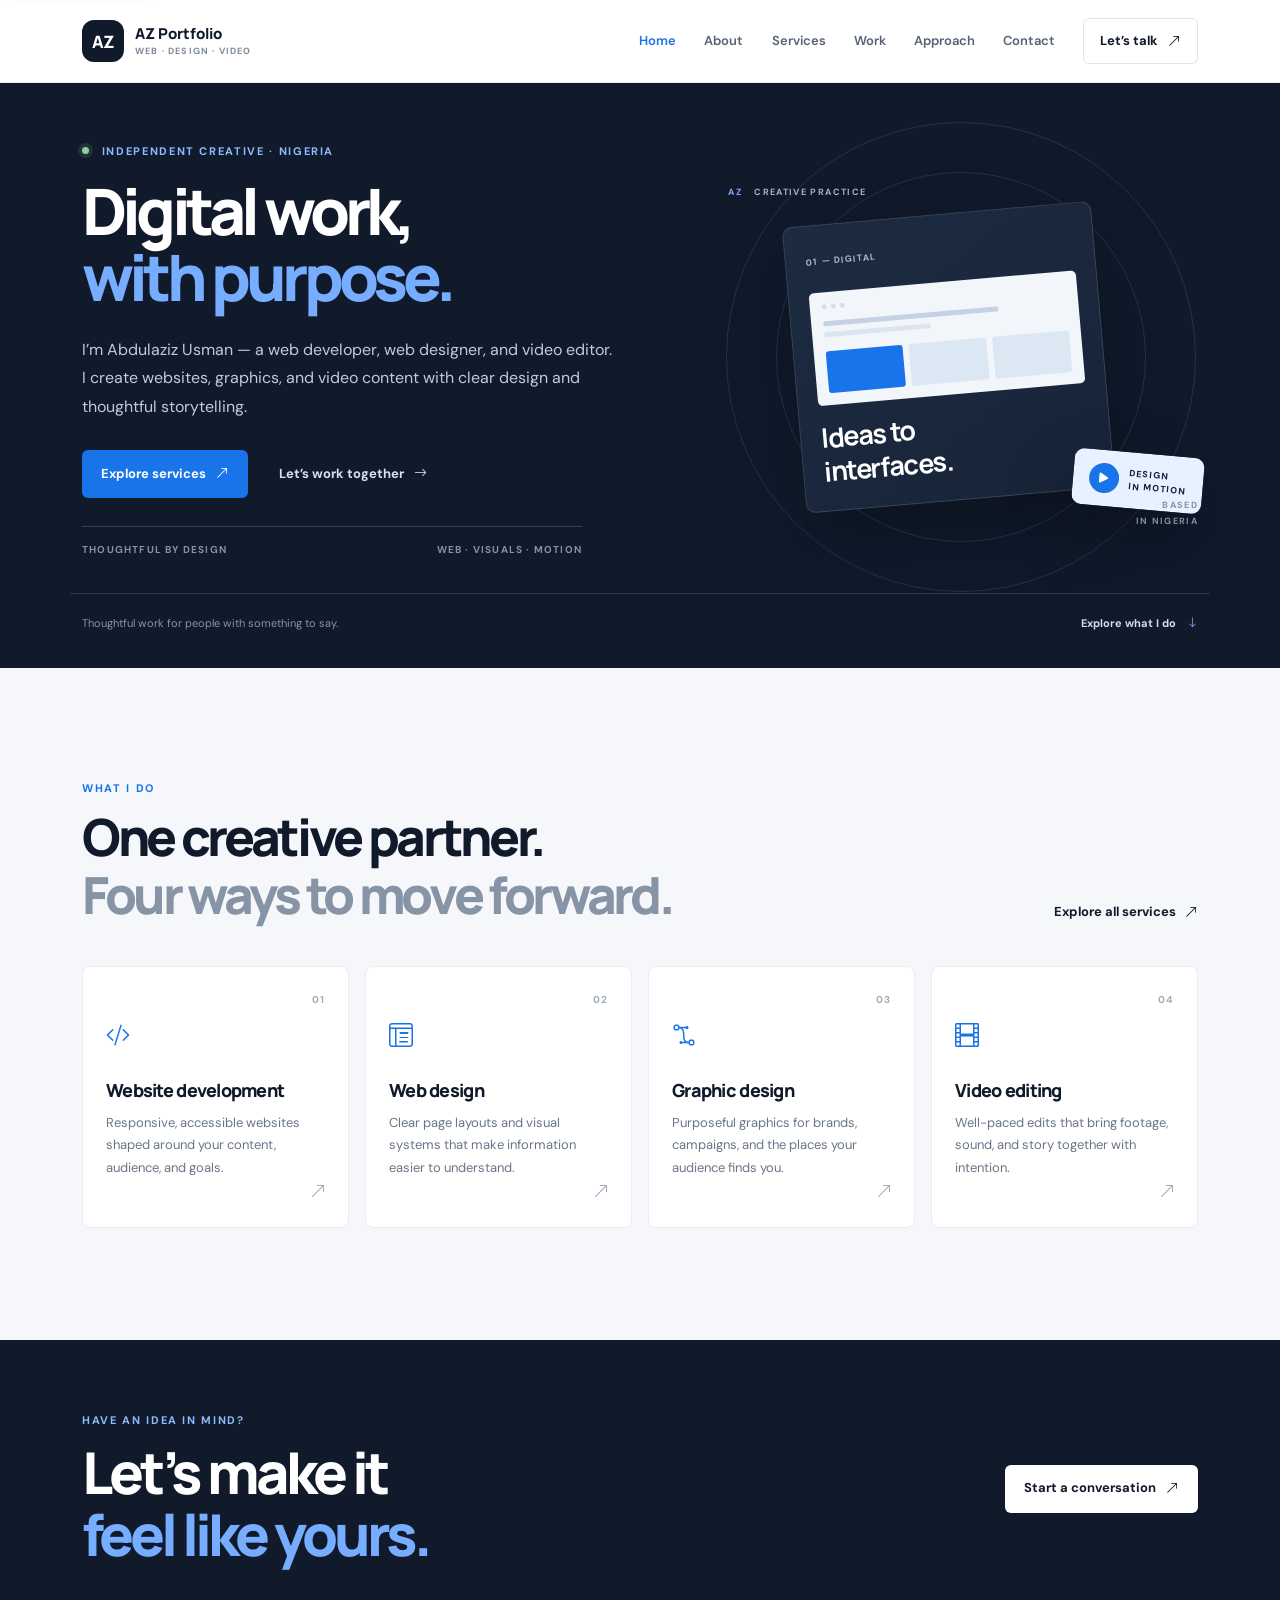
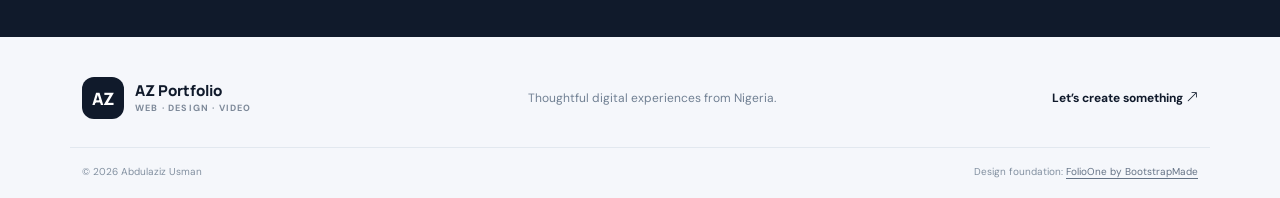
==== index.html @ 6d67b8bb "edit" ====
<!DOCTYPE html>
<html lang="en">
<head>
  <meta charset="utf-8">
  <meta name="viewport" content="width=device-width, initial-scale=1">
  <meta name="description" content="Abdulaziz Usman is a web developer, web designer, and video editor in Nigeria. Explore AZ Portfolio services and get in touch about your next project.">
  <meta name="theme-color" content="#101a2b">
  <meta property="og:type" content="website">
  <meta property="og:locale" content="en_NG">
  <meta property="og:site_name" content="AZ Portfolio">
  <meta property="og:title" content="AZ Portfolio | Abdulaziz Usman">
  <meta property="og:description" content="Thoughtful websites, visual design, and video editing by Abdulaziz Usman in Nigeria.">
  <title>AZ Portfolio | Abdulaziz Usman</title>
  <link rel="icon" href="assets/img/favicon.svg" type="image/svg+xml">
  <link rel="preconnect" href="https://fonts.googleapis.com">
  <link rel="preconnect" href="https://fonts.gstatic.com" crossorigin>
  <link href="https://fonts.googleapis.com/css2?family=DM+Sans:wght@400;500;600;700&family=Manrope:wght@400;500;600;700;800&display=swap" rel="stylesheet">
  <link href="assets/vendor/bootstrap/css/bootstrap.min.css" rel="stylesheet">
  <link href="assets/vendor/bootstrap-icons/bootstrap-icons.css" rel="stylesheet">
  <link href="assets/vendor/aos/aos.css" rel="stylesheet">
  <link href="assets/css/main.css" rel="stylesheet">
</head>
<body class="az-site">
  <a class="skip-link" href="#main">Skip to content</a>
  <header id="header" class="header az-header sticky-top">
    <div class="container az-header-inner">
      <a class="brand-link" href="index.html" aria-label="AZ Portfolio home">
        <span class="brand-mark" aria-hidden="true">AZ</span>
        <span class="brand-copy"><strong>AZ Portfolio</strong><small>WEB · DESIGN · VIDEO</small></span>
      </a>
      <nav id="navmenu" class="navmenu" aria-label="Main navigation">
        <ul id="primary-navigation">
          <li><a class="active" href="index.html" aria-current="page">Home</a></li>
          <li><a href="about.html">About</a></li>
          <li><a href="services.html">Services</a></li>
          <li><a href="portfolio.html">Work</a></li>
          <li><a href="resume.html">Approach</a></li>
          <li><a href="contact.html">Contact</a></li>
        </ul>
        <button class="mobile-nav-toggle d-xl-none" type="button" aria-label="Open navigation" aria-controls="primary-navigation" aria-expanded="false"><i class="bi bi-list" aria-hidden="true"></i></button>
      </nav>
      <a class="header-cta" href="contact.html">Let’s talk <i class="bi bi-arrow-up-right" aria-hidden="true"></i></a>
    </div>
  </header>

  <main id="main">
    <section id="hero" class="az-hero">
      <div class="container hero-grid">
        <div class="hero-copy" data-aos="fade-up">
          <p class="eyebrow"><span class="status-dot"></span> Independent creative · Nigeria</p>
          <h1>Digital work,<br><span>with purpose.</span></h1>
          <p class="hero-intro">I’m Abdulaziz Usman — a web developer, web designer, and video editor. I create websites, graphics, and video content with clear design and thoughtful storytelling.</p>
          <div class="hero-actions">
            <a class="btn-az btn-az-primary" href="services.html">Explore services <i class="bi bi-arrow-up-right" aria-hidden="true"></i></a>
            <a class="btn-az btn-az-quiet" href="contact.html">Let’s work together <i class="bi bi-arrow-right" aria-hidden="true"></i></a>
          </div>
          <div class="hero-caption"><span>Thoughtful by design</span><span>Web · Visuals · Motion</span></div>
        </div>
        <div class="hero-art" aria-hidden="true" data-aos="fade-left" data-aos-delay="150">
          <div class="art-orbit orbit-one"></div>
          <div class="art-orbit orbit-two"></div>
          <div class="art-label"><span>AZ</span> CREATIVE PRACTICE</div>
          <div class="art-card art-card-main">
            <span class="art-index">01 — DIGITAL</span>
            <div class="art-window">
              <span class="window-dots"><i></i><i></i><i></i></span>
              <div class="window-line line-long"></div>
              <div class="window-line line-short"></div>
              <div class="window-blocks"><span></span><span></span><span></span></div>
            </div>
            <strong>Ideas to<br>interfaces.</strong>
          </div>
          <div class="art-card art-card-small">
            <i class="bi bi-play-fill" aria-hidden="true"></i>
            <span>DESIGN<br>IN MOTION</span>
          </div>
          <span class="art-coordinate">BASED<br>IN NIGERIA</span>
        </div>
      </div>
      <div class="hero-bottom container">
        <span>Thoughtful work for people with something to say.</span>
        <a href="#services">Explore what I do <i class="bi bi-arrow-down" aria-hidden="true"></i></a>
      </div>
    </section>

    <section id="services" class="az-section services-preview">
      <div class="container">
        <div class="section-heading" data-aos="fade-up">
          <div><p class="eyebrow">What I do</p><h2>One creative partner.<br><span>Four ways to move forward.</span></h2></div>
          <a class="text-link" href="services.html">Explore all services <i class="bi bi-arrow-up-right" aria-hidden="true"></i></a>
        </div>
        <div class="service-grid">
          <a class="service-card" href="service-details.html#website-development" data-aos="fade-up">
            <span class="service-number">01</span><i class="bi bi-code-slash" aria-hidden="true"></i>
            <h3>Website development</h3><p>Responsive, accessible websites shaped around your content, audience, and goals.</p>
            <span class="card-arrow"><i class="bi bi-arrow-up-right" aria-hidden="true"></i></span>
          </a>
          <a class="service-card" href="service-details.html#web-design" data-aos="fade-up" data-aos-delay="80">
            <span class="service-number">02</span><i class="bi bi-layout-text-window-reverse" aria-hidden="true"></i>
            <h3>Web design</h3><p>Clear page layouts and visual systems that make information easier to understand.</p>
            <span class="card-arrow"><i class="bi bi-arrow-up-right" aria-hidden="true"></i></span>
          </a>
          <a class="service-card" href="service-details.html#graphic-design" data-aos="fade-up" data-aos-delay="160">
            <span class="service-number">03</span><i class="bi bi-bezier2" aria-hidden="true"></i>
            <h3>Graphic design</h3><p>Purposeful graphics for brands, campaigns, and the places your audience finds you.</p>
            <span class="card-arrow"><i class="bi bi-arrow-up-right" aria-hidden="true"></i></span>
          </a>
          <a class="service-card" href="service-details.html#video-editing" data-aos="fade-up" data-aos-delay="240">
            <span class="service-number">04</span><i class="bi bi-film" aria-hidden="true"></i>
            <h3>Video editing</h3><p>Well-paced edits that bring footage, sound, and story together with intention.</p>
            <span class="card-arrow"><i class="bi bi-arrow-up-right" aria-hidden="true"></i></span>
          </a>
        </div>
      </div>
    </section>

    <section class="az-cta-band">
      <div class="container cta-band-inner" data-aos="fade-up">
        <div><p class="eyebrow">Have an idea in mind?</p><h2>Let’s make it<br><span>feel like yours.</span></h2></div>
        <a class="btn-az btn-az-light" href="contact.html">Start a conversation <i class="bi bi-arrow-up-right" aria-hidden="true"></i></a>
      </div>
    </section>
  </main>

  <footer class="az-footer">
    <div class="container footer-main">
      <a class="brand-link" href="index.html" aria-label="AZ Portfolio home"><span class="brand-mark" aria-hidden="true">AZ</span><span class="brand-copy"><strong>AZ Portfolio</strong><small>WEB · DESIGN · VIDEO</small></span></a>
      <p>Thoughtful digital experiences from Nigeria.</p>
      <a class="footer-contact" href="contact.html">Let’s create something <i class="bi bi-arrow-up-right" aria-hidden="true"></i></a>
    </div>
    <div class="container footer-bottom"><span>© <span class="current-year">2026</span> Abdulaziz Usman</span><span>Design foundation: <a href="https://bootstrapmade.com/" target="_blank" rel="noopener noreferrer">FolioOne by BootstrapMade</a></span></div>
  </footer>
  <a href="#" id="scroll-top" class="scroll-top d-flex align-items-center justify-content-center" aria-label="Back to top"><i class="bi bi-arrow-up-short" aria-hidden="true"></i></a>
  <script src="assets/vendor/bootstrap/js/bootstrap.bundle.min.js"></script>
  <script src="assets/vendor/aos/aos.js"></script>
  <script src="assets/js/main.js"></script>
</body>
</html>
---- assets/css/main.css ----
/**
* Template Name: FolioOne
* Template URL: https://bootstrapmade.com/folioone-bootstrap-portfolio-website-template/
* Updated: Aug 23 2025 with Bootstrap v5.3.7
* Author: BootstrapMade.com
* License: https://bootstrapmade.com/license/
*/

/*--------------------------------------------------------------
# Font & Color Variables
# Help: https://bootstrapmade.com/color-system/
--------------------------------------------------------------*/
/* Fonts */
:root {
  --default-font: "Roboto",  system-ui, -apple-system, "Segoe UI", Roboto, "Helvetica Neue", Arial, "Noto Sans", "Liberation Sans", sans-serif, "Apple Color Emoji", "Segoe UI Emoji", "Segoe UI Symbol", "Noto Color Emoji";
  --heading-font: "Raleway",  sans-serif;
  --nav-font: "Poppins",  sans-serif;
}

/* Global Colors - The following color variables are used throughout the website. Updating them here will change the color scheme of the entire website */
:root { 
  --background-color: #101a20; /* Background color for the entire website, including individual sections */
  --default-color: #e7f2f7; /* Default color used for the majority of the text content across the entire website */
  --heading-color: #ffffff; /* Color for headings, subheadings and title throughout the website */
  --accent-color: #1387c1; /* Accent color that represents your brand on the website. It's used for buttons, links, and other elements that need to stand out */
  --surface-color: #141f26; /* The surface color is used as a background of boxed elements within sections, such as cards, icon boxes, or other elements that require a visual separation from the global background. */
  --contrast-color: #ffffff; /* Contrast color for text, ensuring readability against backgrounds of accent, heading, or default colors. */
}

/* Nav Menu Colors - The following color variables are used specifically for the navigation menu. They are separate from the global colors to allow for more customization options */
:root {
  --nav-color: #ffffff;  /* The default color of the main navmenu links */
  --nav-hover-color: #1387c1; /* Applied to main navmenu links when they are hovered over or active */
  --nav-mobile-background-color: #213642; /* Used as the background color for mobile navigation menu */
  --nav-dropdown-background-color: #051117; /* Used as the background color for dropdown items that appear when hovering over primary navigation items */
  --nav-dropdown-color: #e7f2f7; /* Used for navigation links of the dropdown items in the navigation menu. */
  --nav-dropdown-hover-color: #1387c1; /* Similar to --nav-hover-color, this color is applied to dropdown navigation links when they are hovered over. */
}

/* Color Presets - These classes override global colors when applied to any section or element, providing reuse of the sam color scheme. */

.light-background {
  --background-color: #142027;
  --surface-color: #325264;
}

.dark-background {
  --background-color: #0b1419;
  --default-color: #ffffff;
  --heading-color: #ffffff;
  --surface-color: #252525;
  --contrast-color: #ffffff;
}

/* Smooth scroll */
:root {
  scroll-behavior: smooth;
}

/*--------------------------------------------------------------
# General Styling & Shared Classes
--------------------------------------------------------------*/
body {
  color: var(--default-color);
  background-color: var(--background-color);
  font-family: var(--default-font);
}

a {
  color: var(--accent-color);
  text-decoration: none;
  transition: 0.3s;
}

a:hover {
  color: color-mix(in srgb, var(--accent-color), transparent 25%);
  text-decoration: none;
}

h1,
h2,
h3,
h4,
h5,
h6 {
  color: var(--heading-color);
  font-family: var(--heading-font);
}

/* PHP Email Form Messages
------------------------------*/
.php-email-form .error-message {
  display: none;
  background: #df1529;
  color: #ffffff;
  text-align: left;
  padding: 15px;
  margin-bottom: 24px;
  font-weight: 600;
}

.php-email-form .sent-message {
  display: none;
  color: #ffffff;
  background: #059652;
  text-align: center;
  padding: 15px;
  margin-bottom: 24px;
  font-weight: 600;
}

.php-email-form .loading {
  display: none;
  background: var(--surface-color);
  text-align: center;
  padding: 15px;
  margin-bottom: 24px;
}

.php-email-form .loading:before {
  content: "";
  display: inline-block;
  border-radius: 50%;
  width: 24px;
  height: 24px;
  margin: 0 10px -6px 0;
  border: 3px solid var(--accent-color);
  border-top-color: var(--surface-color);
  animation: php-email-form-loading 1s linear infinite;
}

@keyframes php-email-form-loading {
  0% {
    transform: rotate(0deg);
  }

  100% {
    transform: rotate(360deg);
  }
}

/*--------------------------------------------------------------
# Global Header
--------------------------------------------------------------*/
.header {
  --background-color: rgba(255, 255, 255, 0);
  color: var(--default-color);
  background-color: var(--background-color);
  padding: 15px 0;
  transition: all 0.5s;
  z-index: 997;
  border-bottom: 1px solid color-mix(in srgb, var(--default-color), transparent 92%);
}

.header .logo {
  line-height: 1;
}

.header .logo img {
  max-height: 36px;
  margin-right: 8px;
}

.header .logo h1 {
  font-size: 32px;
  margin: 0;
  font-weight: 400;
  color: var(--heading-color);
}

.header .header-social-links {
  padding-right: 15px;
}

.header .header-social-links a {
  color: color-mix(in srgb, var(--default-color), transparent 40%);
  padding-left: 6px;
  display: inline-block;
  transition: 0.3s;
  font-size: 16px;
}

.header .header-social-links a:hover {
  color: var(--default-color);
}

.header .header-social-links a i {
  line-height: 0px;
}

@media (max-width: 1200px) {
  .header .logo {
    order: 1;
  }

  .header .header-social-links {
    order: 2;
  }

  .header .navmenu {
    order: 3;
  }
}

/* Global Header on Scroll
------------------------------*/
.scrolled .header {
  --background-color: rgb(0, 0, 0);
}

/*--------------------------------------------------------------
# Navigation Menu
--------------------------------------------------------------*/
/* Desktop Navigation */
@media (min-width: 1200px) {
  .navmenu {
    padding: 0;
  }

  .navmenu ul {
    margin: 0;
    padding: 0;
    display: flex;
    list-style: none;
    align-items: center;
  }

  .navmenu li {
    position: relative;
  }

  .navmenu>ul>li {
    white-space: nowrap;
    padding: 15px 28px 15px 0;
  }

  .navmenu>ul>li:last-child {
    padding-right: 0;
  }

  .navmenu a,
  .navmenu a:focus {
    color: var(--nav-color);
    font-size: 15px;
    padding: 0 2px;
    font-family: var(--nav-font);
    font-weight: 400;
    display: flex;
    align-items: center;
    justify-content: space-between;
    white-space: nowrap;
    transition: 0.3s;
    position: relative;
  }

  .navmenu a i,
  .navmenu a:focus i {
    font-size: 12px;
    line-height: 0;
    margin-left: 5px;
    transition: 0.3s;
  }

  .navmenu>ul>li>a:before {
    content: "";
    position: absolute;
    height: 2px;
    bottom: -6px;
    left: 0;
    background-color: var(--nav-hover-color);
    visibility: hidden;
    width: 0px;
    transition: all 0.3s ease-in-out 0s;
  }

  .navmenu a:hover:before,
  .navmenu li:hover>a:before,
  .navmenu .active:before {
    visibility: visible;
    width: 25px;
  }

  .navmenu li:hover>a,
  .navmenu .active,
  .navmenu .active:focus {
    color: var(--nav-hover-color);
  }

  .navmenu .dropdown ul {
    margin: 0;
    padding: 10px 0;
    background: var(--nav-dropdown-background-color);
    display: block;
    position: absolute;
    visibility: hidden;
    left: -5px;
    top: 130%;
    opacity: 0;
    transition: 0.3s;
    border-radius: 4px;
    z-index: 99;
    box-shadow: 0px 0px 30px rgba(0, 0, 0, 0.1);
  }

  .navmenu .dropdown ul li {
    min-width: 200px;
  }

  .navmenu .dropdown ul a {
    padding: 10px 20px;
    font-size: 15px;
    text-transform: none;
    color: var(--nav-dropdown-color);
  }

  .navmenu .dropdown ul a i {
    font-size: 12px;
  }

  .navmenu .dropdown ul a:hover,
  .navmenu .dropdown ul .active:hover,
  .navmenu .dropdown ul li:hover>a {
    color: var(--nav-dropdown-hover-color);
  }

  .navmenu .dropdown:hover>ul {
    opacity: 1;
    top: 100%;
    visibility: visible;
  }

  .navmenu .dropdown .dropdown ul {
    top: 0;
    left: -90%;
    visibility: hidden;
  }

  .navmenu .dropdown .dropdown:hover>ul {
    opacity: 1;
    top: 0;
    left: -100%;
    visibility: visible;
  }
}

/* Mobile Navigation */
@media (max-width: 1199px) {
  .mobile-nav-toggle {
    color: var(--nav-color);
    font-size: 28px;
    line-height: 0;
    margin-right: 10px;
    cursor: pointer;
    transition: color 0.3s;
  }

  .navmenu {
    padding: 0;
    z-index: 9997;
  }

  .navmenu ul {
    display: none;
    list-style: none;
    position: absolute;
    inset: 60px 20px 20px 20px;
    padding: 10px 0;
    margin: 0;
    border-radius: 6px;
    background-color: var(--nav-mobile-background-color);
    border: 1px solid color-mix(in srgb, var(--default-color), transparent 90%);
    box-shadow: none;
    overflow-y: auto;
    transition: 0.3s;
    z-index: 9998;
  }

  .navmenu a,
  .navmenu a:focus {
    color: var(--nav-dropdown-color);
    padding: 10px 20px;
    font-family: var(--nav-font);
    font-size: 17px;
    font-weight: 500;
    display: flex;
    align-items: center;
    justify-content: space-between;
    white-space: nowrap;
    transition: 0.3s;
  }

  .navmenu a i,
  .navmenu a:focus i {
    font-size: 12px;
    line-height: 0;
    margin-left: 5px;
    width: 30px;
    height: 30px;
    display: flex;
    align-items: center;
    justify-content: center;
    border-radius: 50%;
    transition: 0.3s;
    background-color: color-mix(in srgb, var(--accent-color), transparent 90%);
  }

  .navmenu a i:hover,
  .navmenu a:focus i:hover {
    background-color: var(--accent-color);
    color: var(--contrast-color);
  }

  .navmenu a:hover,
  .navmenu .active,
  .navmenu .active:focus {
    color: var(--nav-dropdown-hover-color);
  }

  .navmenu .active i,
  .navmenu .active:focus i {
    background-color: var(--accent-color);
    color: var(--contrast-color);
    transform: rotate(180deg);
  }

  .navmenu .dropdown ul {
    position: static;
    display: none;
    z-index: 99;
    padding: 10px 0;
    margin: 10px 20px;
    background-color: var(--nav-dropdown-background-color);
    transition: all 0.5s ease-in-out;
  }

  .navmenu .dropdown ul ul {
    background-color: rgba(33, 37, 41, 0.1);
  }

  .navmenu .dropdown>.dropdown-active {
    display: block;
    background-color: rgba(33, 37, 41, 0.03);
  }

  .mobile-nav-active {
    overflow: hidden;
  }

  .mobile-nav-active .mobile-nav-toggle {
    color: #fff;
    position: absolute;
    font-size: 32px;
    top: 15px;
    right: 15px;
    margin-right: 0;
    z-index: 9999;
  }

  .mobile-nav-active .navmenu {
    position: fixed;
    overflow: hidden;
    inset: 0;
    background: rgba(33, 37, 41, 0.8);
    transition: 0.3s;
  }

  .mobile-nav-active .navmenu>ul {
    display: block;
  }
}

/*--------------------------------------------------------------
# Global Footer
--------------------------------------------------------------*/
.footer {
  color: var(--default-color);
  background-color: var(--background-color);
  font-size: 14px;
  padding: 40px 0;
  position: relative;
  border-top: 1px solid color-mix(in srgb, var(--default-color), transparent 92%);
}

.footer .copyright p {
  margin-bottom: 0;
}

.footer .social-links {
  margin-top: 20px;
}

.footer .social-links a {
  display: flex;
  align-items: center;
  justify-content: center;
  width: 40px;
  height: 40px;
  border-radius: 50%;
  border: 1px solid color-mix(in srgb, var(--default-color), transparent 50%);
  font-size: 16px;
  color: color-mix(in srgb, var(--default-color), transparent 50%);
  margin: 0 5px;
  transition: 0.3s;
}

.footer .social-links a:hover {
  color: var(--accent-color);
  border-color: var(--accent-color);
}

.footer .credits {
  margin-top: 10px;
  font-size: 13px;
  text-align: center;
}

/*--------------------------------------------------------------
# Preloader
--------------------------------------------------------------*/
#preloader {
  position: fixed;
  inset: 0;
  z-index: 9999;
  overflow: hidden;
  background-color: var(--background-color);
  transition: all 0.6s ease-out;
  width: 100%;
  height: 100vh;
}

#preloader:before,
#preloader:after {
  content: "";
  position: absolute;
  border: 4px solid var(--accent-color);
  border-radius: 50%;
  animation: animate-preloader 2s cubic-bezier(0, 0.2, 0.8, 1) infinite;
}

#preloader:after {
  animation-delay: -0.5s;
}

@keyframes animate-preloader {
  0% {
    width: 10px;
    height: 10px;
    top: calc(50% - 5px);
    left: calc(50% - 5px);
    opacity: 1;
  }

  100% {
    width: 72px;
    height: 72px;
    top: calc(50% - 36px);
    left: calc(50% - 36px);
    opacity: 0;
  }
}

/*--------------------------------------------------------------
# Scroll Top Button
--------------------------------------------------------------*/
.scroll-top {
  position: fixed;
  visibility: hidden;
  opacity: 0;
  right: 15px;
  bottom: -15px;
  z-index: 99999;
  background-color: var(--accent-color);
  width: 44px;
  height: 44px;
  border-radius: 50px;
  transition: all 0.4s;
}

.scroll-top i {
  font-size: 24px;
  color: var(--contrast-color);
  line-height: 0;
}

.scroll-top:hover {
  background-color: color-mix(in srgb, var(--accent-color), transparent 20%);
  color: var(--contrast-color);
}

.scroll-top.active {
  visibility: visible;
  opacity: 1;
  bottom: 15px;
}

/*--------------------------------------------------------------
# Disable aos animation delay on mobile devices
--------------------------------------------------------------*/
@media screen and (max-width: 768px) {
  [data-aos-delay] {
    transition-delay: 0 !important;
  }
}

/*--------------------------------------------------------------
# Global Page Titles & Breadcrumbs
--------------------------------------------------------------*/
.page-title {
  color: var(--default-color);
  background-color: var(--background-color);
  position: relative;
}

.page-title .heading {
  padding: 80px 0;
  border-top: 1px solid color-mix(in srgb, var(--default-color), transparent 90%);
}

.page-title .heading h1 {
  font-size: 38px;
  font-weight: 700;
}

.page-title nav {
  background-color: color-mix(in srgb, var(--default-color), transparent 96%);
  padding: 20px 0;
}

.page-title nav ol {
  display: flex;
  flex-wrap: wrap;
  list-style: none;
  padding: 0;
  margin: 0;
  font-size: 16px;
  font-weight: 400;
}

.page-title nav ol li+li {
  padding-left: 10px;
}

.page-title nav ol li+li::before {
  content: "/";
  display: inline-block;
  padding-right: 10px;
  color: color-mix(in srgb, var(--default-color), transparent 70%);
}

/*--------------------------------------------------------------
# Global Sections
--------------------------------------------------------------*/
section,
.section {
  color: var(--default-color);
  background-color: var(--background-color);
  padding: 60px 0;
  scroll-margin-top: 100px;
  overflow: clip;
}

@media (max-width: 1199px) {

  section,
  .section {
    scroll-margin-top: 66px;
  }
}

/*--------------------------------------------------------------
# Global Section Titles
--------------------------------------------------------------*/
.section-title {
  text-align: center;
  padding-bottom: 60px;
  position: relative;
}

.section-title h2 {
  font-size: 3.5rem;
  font-weight: 400;
  line-height: 1.2;
  color: var(--heading-color);
  margin-bottom: 1.5rem;
  letter-spacing: -1px;
}

@media (max-width: 768px) {
  .section-title h2 {
    font-size: 2.5rem;
  }
}

.section-title p {
  font-size: 1.125rem;
  line-height: 1.8;
  color: color-mix(in srgb, var(--default-color), transparent 25%);
  max-width: 900px;
  margin: 0 auto;
  text-wrap: balance;
}

/*--------------------------------------------------------------
# Hero Section
--------------------------------------------------------------*/
.hero {
  padding: 80px 0;
  min-height: 100vh;
  display: flex;
  align-items: center;
}

.hero .hero-content h1 {
  font-size: 3.5rem;
  font-weight: 700;
  margin-bottom: 1rem;
  line-height: 1.2;
}

.hero .hero-content h1 .highlight {
  color: var(--accent-color);
  position: relative;
}

.hero .hero-content h1 .highlight::after {
  content: "";
  position: absolute;
  bottom: 0;
  left: 0;
  width: 100%;
  height: 3px;
  background: linear-gradient(90deg, var(--accent-color), color-mix(in srgb, var(--accent-color), transparent 50%));
  border-radius: 2px;
}

@media (max-width: 768px) {
  .hero .hero-content h1 {
    font-size: 2.5rem;
  }
}

.hero .hero-content h2 {
  font-size: 1.5rem;
  font-weight: 400;
  margin-bottom: 2rem;
  color: color-mix(in srgb, var(--default-color), transparent 20%);
}

.hero .hero-content h2 .typed {
  color: var(--accent-color);
  font-weight: 600;
}

@media (max-width: 768px) {
  .hero .hero-content h2 {
    font-size: 1.25rem;
  }
}

.hero .hero-content p {
  font-size: 1.1rem;
  line-height: 1.6;
  margin-bottom: 2.5rem;
  color: color-mix(in srgb, var(--default-color), transparent 30%);
}

.hero .hero-actions {
  display: flex;
  gap: 1rem;
  margin-bottom: 3rem;
}

.hero .hero-actions .btn {
  padding: 12px 30px;
  border-radius: 50px;
  font-weight: 600;
  text-decoration: none;
  transition: all 0.3s ease;
  border: 2px solid;
}

.hero .hero-actions .btn.btn-primary {
  background: var(--accent-color);
  color: var(--contrast-color);
  border-color: var(--accent-color);
}

.hero .hero-actions .btn.btn-primary:hover {
  background: color-mix(in srgb, var(--accent-color), black 15%);
  border-color: color-mix(in srgb, var(--accent-color), black 15%);
  transform: translateY(-2px);
}

.hero .hero-actions .btn.btn-outline {
  background: transparent;
  color: var(--accent-color);
  border-color: var(--accent-color);
}

.hero .hero-actions .btn.btn-outline:hover {
  transform: translateY(-2px);
}

@media (max-width: 576px) {
  .hero .hero-actions {
    flex-direction: column;
  }

  .hero .hero-actions .btn {
    text-align: center;
  }
}

.hero .social-links {
  display: flex;
  gap: 1rem;
}

.hero .social-links a {
  width: 45px;
  height: 45px;
  background: var(--surface-color);
  border-radius: 50%;
  display: flex;
  align-items: center;
  justify-content: center;
  color: var(--default-color);
  font-size: 1.2rem;
  transition: all 0.3s ease;
}

.hero .social-links a:hover {
  background: var(--accent-color);
  color: var(--contrast-color);
  transform: translateY(-3px);
  box-shadow: 0 8px 25px color-mix(in srgb, var(--accent-color), transparent 70%);
}

.hero .hero-image {
  position: relative;
}

.hero .hero-image .image-wrapper {
  position: relative;
  max-width: 450px;
  margin: 0 auto;
}

.hero .hero-image .image-wrapper img {
  border-radius: 20px;
  box-shadow: 0 5px 15px color-mix(in srgb, var(--default-color), transparent 95%);
  transition: transform 0.3s ease;
}

.hero .hero-image .image-wrapper img:hover {
  transform: scale(1.02);
}

.hero .hero-image .floating-elements {
  position: absolute;
  top: 0;
  left: 0;
  right: 0;
  bottom: 0;
  pointer-events: none;
}

.hero .hero-image .floating-elements .floating-card {
  position: absolute;
  background: var(--surface-color);
  padding: 15px 20px;
  border-radius: 15px;
  box-shadow: 0 10px 30px color-mix(in srgb, var(--default-color), transparent 90%);
  display: flex;
  align-items: center;
  gap: 10px;
  font-weight: 600;
  animation: float 3s ease-in-out infinite;
}

.hero .hero-image .floating-elements .floating-card i {
  font-size: 1.5rem;
  color: var(--accent-color);
}

.hero .hero-image .floating-elements .floating-card.design {
  top: 10%;
  right: -10%;
  animation-delay: 0s;
}

.hero .hero-image .floating-elements .floating-card.code {
  bottom: 30%;
  left: -15%;
  animation-delay: 1s;
}

.hero .hero-image .floating-elements .floating-card.creativity {
  top: 60%;
  right: -5%;
  animation-delay: 2s;
}

@media (max-width: 992px) {
  .hero .hero-image .floating-elements .floating-card {
    display: none;
  }
}

@keyframes float {

  0%,
  100% {
    transform: translateY(0px);
  }

  50% {
    transform: translateY(-10px);
  }
}

@media (max-width: 992px) {
  .hero .hero-content {
    text-align: center;
    margin-bottom: 3rem;
  }
}

/*--------------------------------------------------------------
# About Section
--------------------------------------------------------------*/
.about .intro-content .eyebrow {
  display: inline-block;
  letter-spacing: 0.12em;
  text-transform: uppercase;
  font-size: 12px;
  color: color-mix(in srgb, var(--default-color), transparent 40%);
  margin-bottom: 16px;
}

.about .intro-content .headline {
  font-family: var(--heading-font);
  font-weight: 300;
  line-height: 1.2;
  font-size: clamp(28px, 4vw, 44px);
  margin: 0 0 24px 0;
}

.about .intro-content .lead {
  font-size: 18px;
  line-height: 1.8;
  color: color-mix(in srgb, var(--default-color), transparent 10%);
  margin-bottom: 24px;
}

.about .intro-content p {
  line-height: 1.8;
  margin-bottom: 24px;
  color: color-mix(in srgb, var(--default-color), transparent 5%);
}

.about .intro-content .cta-group {
  display: flex;
  gap: 24px;
  align-items: center;
  margin-top: 24px;
}

.about .intro-content .cta-group .btn-ghost {
  display: inline-flex;
  align-items: center;
  gap: 8px;
  padding: 12px 18px;
  border-radius: 6px;
  color: var(--accent-color);
  background: color-mix(in srgb, var(--accent-color), transparent 92%);
  border: 1px solid color-mix(in srgb, var(--accent-color), transparent 70%);
  transition: 0.3s ease-in-out;
}

.about .intro-content .cta-group .btn-ghost:hover,
.about .intro-content .cta-group .btn-ghost:focus {
  color: var(--contrast-color);
  background: var(--accent-color);
  border-color: var(--accent-color);
  outline: none;
  box-shadow: 0 0 0 3px color-mix(in srgb, var(--accent-color), transparent 70%);
}

.about .intro-content .cta-group .link-underline {
  display: inline-flex;
  align-items: center;
  gap: 8px;
  position: relative;
  color: var(--accent-color);
  padding-bottom: 4px;
  transition: 0.3s ease-in-out;
}

.about .intro-content .cta-group .link-underline::after {
  content: "";
  position: absolute;
  left: 0;
  right: 0;
  bottom: 0;
  height: 1px;
  background: color-mix(in srgb, var(--accent-color), transparent 40%);
  transform: scaleX(0.4);
  transform-origin: left;
  transition: 0.3s ease-in-out;
}

.about .intro-content .cta-group .link-underline:hover,
.about .intro-content .cta-group .link-underline:focus {
  color: color-mix(in srgb, var(--accent-color), transparent 10%);
  outline: none;
}

.about .intro-content .cta-group .link-underline:hover::after,
.about .intro-content .cta-group .link-underline:focus::after {
  transform: scaleX(1);
}

.about .profile-figure {
  margin: 0;
}

.about .profile-figure .profile-photo {
  width: 88%;
  max-width: 440px;
  border-radius: 18px;
  box-shadow: 0 10px 30px color-mix(in srgb, var(--default-color), transparent 92%);
  transform: translateY(0);
  transition: transform 0.3s ease-in-out;
}

.about .profile-figure .profile-caption {
  margin-top: 24px;
  display: flex;
  align-items: center;
  justify-content: center;
}

.about .profile-figure .profile-caption .meta {
  font-size: 14px;
  color: color-mix(in srgb, var(--default-color), transparent 20%);
}

.about .profile-figure .profile-caption .meta .funfact {
  font-size: 13px;
  margin-top: 4px;
  color: color-mix(in srgb, var(--default-color), transparent 35%);
}

.about .profile-figure:hover .profile-photo {
  transform: translateY(-4px);
}

.about .skill-item {
  padding: 24px;
  border-radius: 6px;
  transition: 0.3s ease-in-out;
  background: color-mix(in srgb, var(--surface-color), var(--accent-color) 2%);
  border: 1px solid color-mix(in srgb, var(--default-color), transparent 88%);
  height: 100%;
}

.about .skill-item i {
  font-size: 24px;
  color: var(--accent-color);
  margin-bottom: 16px;
  display: inline-block;
}

.about .skill-item h3 {
  font-size: 16px;
  margin-bottom: 6px;
  font-weight: 500;
}

.about .skill-item p {
  margin: 0;
  font-size: 14px;
  color: color-mix(in srgb, var(--default-color), transparent 25%);
}

.about .skill-item:hover {
  transform: translateY(-3px);
  border-color: color-mix(in srgb, var(--accent-color), transparent 60%);
  box-shadow: 0 10px 30px color-mix(in srgb, var(--default-color), transparent 92%);
}

.about .timeline-item {
  position: relative;
  padding-left: 26px;
}

.about .timeline-item time {
  display: inline-block;
  font-size: 12px;
  letter-spacing: 0.08em;
  text-transform: uppercase;
  color: color-mix(in srgb, var(--default-color), transparent 45%);
  margin-bottom: 6px;
}

.about .timeline-item h4 {
  font-size: 18px;
  font-weight: 400;
  margin: 0 0 6px;
}

.about .timeline-item p {
  font-size: 14px;
  color: color-mix(in srgb, var(--default-color), transparent 25%);
  margin: 0;
}

.about .timeline-item .dot {
  position: absolute;
  left: 0;
  top: 4px;
  width: 10px;
  height: 10px;
  border-radius: 50%;
  background: var(--accent-color);
  box-shadow: 0 0 0 6px color-mix(in srgb, var(--accent-color), transparent 80%);
}

.about .personal-quote {
  padding: 24px 0;
}

.about .personal-quote p {
  font-family: var(--heading-font);
  font-weight: 300;
  font-size: clamp(20px, 3vw, 28px);
  line-height: 1.5;
  color: color-mix(in srgb, var(--default-color), transparent 5%);
  margin: 0 auto;
  max-width: 800px;
}

.about .fact-pill {
  display: flex;
  align-items: center;
  justify-content: center;
  gap: 10px;
  padding: 10px 14px;
  border-radius: 999px;
  border: 1px solid color-mix(in srgb, var(--default-color), transparent 85%);
  background: var(--surface-color);
  color: color-mix(in srgb, var(--default-color), transparent 10%);
  transition: 0.3s ease-in-out;
}

.about .fact-pill i {
  color: var(--accent-color);
}

.about .fact-pill span {
  font-size: 14px;
}

.about .fact-pill:hover {
  transform: translateY(-2px);
  border-color: color-mix(in srgb, var(--accent-color), transparent 60%);
  box-shadow: 0 10px 30px color-mix(in srgb, var(--default-color), transparent 92%);
}

.about .fact-pill:focus-within {
  box-shadow: 0 0 0 3px color-mix(in srgb, var(--accent-color), transparent 70%);
}

@media (max-width: 992px) {
  .about .profile-figure {
    text-align: center !important;
  }

  .about .profile-figure .profile-photo {
    width: 72%;
  }

  .about .intro-content .cta-group {
    flex-wrap: wrap;
  }
}

@media (max-width: 576px) {
  .about .profile-figure .profile-photo {
    width: 100%;
  }
}

/*--------------------------------------------------------------
# Skills Section
--------------------------------------------------------------*/
.skills .skill-box {
  background-color: var(--surface-color);
  padding: 2rem;
  border-radius: 8px;
  box-shadow: 0 0 20px rgba(0, 0, 0, 0.05);
}

.skills .skill-box h3 {
  font-size: 1.2rem;
  margin-bottom: 1rem;
  font-weight: 600;
}

.skills .skill-box p {
  font-size: 0.9rem;
  margin-bottom: 0.8rem;
  opacity: 0.6;
}

.skills .skill-box .progress {
  background-color: color-mix(in srgb, var(--accent-color), transparent 85%);
  border-radius: 50px;
  height: 8px;
  margin-top: 5px;
  overflow: hidden;
}

.skills .skill-box .progress .progress-bar {
  background-color: var(--accent-color);
  height: 100%;
  position: relative;
  border-radius: 50px;
  transition: 0.9s;
  width: 1px;
}

/*--------------------------------------------------------------
# Stats Section
--------------------------------------------------------------*/
.stats .avatars {
  position: relative;
}

.stats .avatars img {
  width: 60px;
  height: 60px;
  border: 3px solid var(--accent-color);
  margin-right: -15px;
  transition: transform 0.3s ease;
}

.stats .avatars img:hover {
  transform: translateY(-5px);
  z-index: 2;
}

.stats .counters h2 {
  color: var(--heading-color);
  font-size: 48px;
  font-weight: 700;
  margin-bottom: 10px;
}

.stats .counters h2 span {
  display: inline-block;
}

.stats .counters p {
  color: var(--default-color);
  font-size: 18px;
  margin: 0;
  opacity: 0.9;
}

@media (max-width: 991px) {
  .stats .row {
    text-align: center;
  }

  .stats .avatars {
    justify-content: center;
    margin-bottom: 40px;
  }

  .stats .counters h2 {
    font-size: 36px;
  }

  .stats .counters p {
    font-size: 16px;
  }

  .stats .counters .col-md-4 {
    margin-bottom: 30px;
  }

  .stats .counters .col-md-4:last-child {
    margin-bottom: 0;
  }
}

@media (max-width: 576px) {
  .stats {
    padding: 60px 0;
  }

  .stats .avatars {
    flex-wrap: wrap;
    justify-content: center;
  }

  .stats .avatars img {
    margin: 0 -8px;
  }
}

/*--------------------------------------------------------------
# Testimonials Section
--------------------------------------------------------------*/
.testimonials .testimonials-carousel,
.testimonials .testimonials-slider {
  overflow: hidden;
}

.testimonials .testimonial-item .testimonial-content {
  border-left: 3px solid var(--accent-color);
  padding-left: 30px;
}

.testimonials .testimonial-item .testimonial-img {
  border-radius: 50%;
  border: 4px solid var(--background-color);
  margin: 0 auto;
}

.testimonials .testimonial-item h3 {
  font-size: 20px;
  font-weight: bold;
  margin: 10px 0 5px 0;
}

.testimonials .testimonial-item h4 {
  font-size: 14px;
  color: color-mix(in srgb, var(--default-color), transparent 40%);
  margin: 0 0 10px 0;
}

.testimonials .testimonial-item .stars i {
  color: #ffc107;
  margin: 0 1px;
}

.testimonials .testimonial-item .quote-icon-left,
.testimonials .testimonial-item .quote-icon-right {
  color: color-mix(in srgb, var(--accent-color), transparent 50%);
  font-size: 26px;
  line-height: 0;
}

.testimonials .testimonial-item .quote-icon-left {
  display: inline-block;
  left: -5px;
  position: relative;
}

.testimonials .testimonial-item .quote-icon-right {
  display: inline-block;
  right: -5px;
  position: relative;
  top: 10px;
  transform: scale(-1, -1);
}

.testimonials .testimonial-item p {
  font-style: italic;
}

.testimonials .swiper-wrapper {
  height: auto;
}

.testimonials .swiper-pagination {
  margin-top: 30px;
  position: relative;
}

.testimonials .swiper-pagination .swiper-pagination-bullet {
  width: 12px;
  height: 12px;
  background-color: color-mix(in srgb, var(--default-color), transparent 85%);
  opacity: 1;
}

.testimonials .swiper-pagination .swiper-pagination-bullet-active {
  background-color: var(--accent-color);
}

/*--------------------------------------------------------------
# Resume Section
--------------------------------------------------------------*/
.resume .resume-item {
  margin-bottom: 3rem;
}

.resume .resume-item .resume-title {
  font-size: 1.75rem;
  font-weight: 700;
  margin-bottom: 1.5rem;
  padding-bottom: 1.5rem;
  position: relative;
  color: var(--heading-color);
}

.resume .resume-item .resume-title::after {
  content: "";
  position: absolute;
  display: block;
  width: 50px;
  height: 3px;
  background: var(--accent-color);
  bottom: 0;
  left: 0;
}

.resume .resume-item .resume-content {
  padding-left: 1.25rem;
  border-left: 2px solid color-mix(in srgb, var(--accent-color), transparent 85%);
}

.resume .resume-item article {
  position: relative;
  margin-bottom: 2.5rem;
}

.resume .resume-item article::before {
  content: "";
  position: absolute;
  width: 16px;
  height: 16px;
  border-radius: 50%;
  left: -1.8rem;
  top: 0.25rem;
  background: var(--background-color);
  border: 2px solid var(--accent-color);
}

.resume .resume-item article h4 {
  font-size: 1.25rem;
  font-weight: 600;
  margin-bottom: 0.5rem;
  color: var(--heading-color);
}

.resume .resume-item article h5 {
  font-size: 1rem;
  background: color-mix(in srgb, var(--accent-color), transparent 92%);
  padding: 0.375rem 0.75rem;
  display: inline-block;
  font-weight: 600;
  margin: 0.5rem 0;
  color: var(--accent-color);
  border-radius: 4px;
}

.resume .resume-item article .institution,
.resume .resume-item article .company {
  font-size: 1rem;
  margin-bottom: 1rem;
  color: color-mix(in srgb, var(--default-color), transparent 25%);
}

.resume .resume-item article p {
  margin-bottom: 1rem;
}

.resume .resume-item article ul {
  padding-left: 1.25rem;
  margin-bottom: 0;
}

.resume .resume-item article ul li {
  padding-bottom: 0.75rem;
  position: relative;
}

.resume .resume-item article ul li:last-child {
  padding-bottom: 0;
}

.resume .skill-item {
  margin-bottom: 2rem;
}

.resume .skill-item h4 {
  font-size: 1rem;
  font-weight: 600;
  margin-bottom: 0.75rem;
  color: var(--heading-color);
}

.resume .skill-item .progress {
  height: 0.75rem;
  background-color: color-mix(in srgb, var(--accent-color), transparent 92%);
  border-radius: 1rem;
  overflow: visible;
}

.resume .skill-item .progress .progress-bar {
  background-color: var(--accent-color);
  position: relative;
  border-radius: 1rem;
  width: 0;
  transition: width 1s ease;
}

.resume .skill-item .progress .progress-bar::after {
  content: attr(aria-valuenow) "%";
  position: absolute;
  right: 0;
  top: -1.75rem;
  font-size: 0.875rem;
  font-weight: 600;
  color: var(--accent-color);
}

@media (max-width: 991.98px) {
  .resume .resume-item {
    margin-bottom: 2rem;
  }
}

@media (max-width: 767.98px) {
  .resume .resume-content {
    padding-left: 1rem !important;
  }

  .resume article::before {
    left: -2rem !important;
  }
}

/*--------------------------------------------------------------
# Services Section
--------------------------------------------------------------*/
.services .service-item {
  display: flex;
  background-color: var(--surface-color);
  border-radius: 12px;
  padding: 2rem;
  height: 100%;
  position: relative;
  overflow: hidden;
  box-shadow: 0 5px 20px rgba(0, 0, 0, 0.03);
  transition: all 0.4s ease;
}

.services .service-item::before {
  content: "";
  position: absolute;
  left: 0;
  top: 0;
  height: 100%;
  width: 4px;
  background-color: var(--accent-color);
  transform: scaleY(0);
  transform-origin: bottom;
  transition: transform 0.4s cubic-bezier(0.65, 0, 0.35, 1);
}

.services .service-item:hover {
  box-shadow: 0 10px 30px rgba(0, 0, 0, 0.08);
  transform: translateY(-5px);
}

.services .service-item:hover::before {
  transform: scaleY(1);
}

.services .service-item:hover .service-icon {
  background-color: var(--accent-color);
  color: var(--contrast-color);
  transform: rotateY(180deg);
}

.services .service-item:hover .service-icon i {
  transform: rotateY(180deg);
}

.services .service-item:hover .service-link i {
  transform: translateX(5px);
}

.services .service-icon {
  flex-shrink: 0;
  width: 70px;
  height: 70px;
  border-radius: 12px;
  background-color: color-mix(in srgb, var(--accent-color), transparent 90%);
  color: var(--accent-color);
  display: flex;
  align-items: center;
  justify-content: center;
  margin-right: 1.5rem;
  transition: all 0.5s ease;
}

.services .service-icon i {
  font-size: 2rem;
  transition: transform 0.5s ease;
}

.services .service-content {
  flex-grow: 1;
}

.services .service-content h3 {
  font-size: 1.4rem;
  margin-bottom: 1rem;
  font-weight: 700;
  color: var(--heading-color);
}

.services .service-content p {
  margin-bottom: 1.25rem;
  color: color-mix(in srgb, var(--default-color), transparent 20%);
}

.services .service-link {
  display: inline-flex;
  align-items: center;
  color: var(--accent-color);
  font-weight: 600;
  text-decoration: none;
  transition: color 0.3s ease;
}

.services .service-link span {
  margin-right: 0.5rem;
}

.services .service-link i {
  transition: transform 0.3s ease;
}

.services .service-link:hover {
  color: color-mix(in srgb, var(--accent-color), transparent 25%);
}

@media (max-width: 767.98px) {
  .services .service-item {
    padding: 1.5rem;
    margin-bottom: 1rem;
  }

  .services .service-icon {
    width: 60px;
    height: 60px;
    margin-right: 1rem;
  }

  .services .service-icon i {
    font-size: 1.5rem;
  }

  .services .service-content h3 {
    font-size: 1.2rem;
    margin-bottom: 0.75rem;
  }

  .services .service-content p {
    margin-bottom: 1rem;
    font-size: 0.95rem;
  }
}

@media (max-width: 575.98px) {
  .services .service-item {
    flex-direction: column;
    text-align: center;
  }

  .services .service-item::before {
    width: 100%;
    height: 4px;
    transform: scaleX(0);
    transform-origin: left;
  }

  .services .service-item:hover::before {
    transform: scaleX(1);
  }

  .services .service-icon {
    margin-right: 0;
    margin-bottom: 1.25rem;
  }

  .services .service-link {
    justify-content: center;
  }
}

/*--------------------------------------------------------------
# Service Details Section
--------------------------------------------------------------*/
.service-details .service-hero {
  margin-bottom: 4rem;
}

.service-details .service-hero .service-meta {
  display: flex;
  align-items: center;
  gap: 1rem;
  margin-bottom: 1.5rem;
}

.service-details .service-hero .service-meta .service-category {
  background: color-mix(in srgb, var(--accent-color), transparent 85%);
  color: var(--accent-color);
  padding: 0.5rem 1rem;
  border-radius: 20px;
  font-size: 0.85rem;
  font-weight: 500;
  letter-spacing: 0.5px;
}

.service-details .service-hero .service-meta .reading-time {
  color: color-mix(in srgb, var(--default-color), transparent 50%);
  font-size: 0.9rem;
  font-weight: 300;
}

.service-details .service-hero h1 {
  font-size: 3.5rem;
  font-weight: 300;
  line-height: 1.2;
  margin-bottom: 1.5rem;
  color: var(--heading-color);
  letter-spacing: -0.02em;
}

.service-details .service-hero .service-description {
  font-size: 1.25rem;
  line-height: 1.7;
  color: color-mix(in srgb, var(--default-color), transparent 25%);
  font-weight: 300;
  margin: 0;
}

.service-details .service-visual {
  margin-bottom: 4rem;
  overflow: hidden;
  border-radius: 4px;
}

.service-details .service-visual img {
  width: 100%;
  height: 400px;
  object-fit: cover;
  transition: transform 0.5s ease;
}

.service-details .service-visual img:hover {
  transform: scale(1.02);
}

.service-details .service-narrative {
  margin-bottom: 5rem;
}

.service-details .service-narrative h3 {
  font-size: 2rem;
  font-weight: 300;
  margin-bottom: 2rem;
  color: var(--heading-color);
  letter-spacing: -0.01em;
}

.service-details .service-narrative p {
  font-size: 1.1rem;
  line-height: 1.8;
  margin-bottom: 2rem;
  color: var(--default-color);
  font-weight: 300;
}

.service-details .benefits-grid {
  display: grid;
  grid-template-columns: repeat(auto-fit, minmax(280px, 1fr));
  gap: 2.5rem;
  margin-top: 3rem;
}

.service-details .benefits-grid .benefit-card {
  text-align: center;
  padding: 0;
}

.service-details .benefits-grid .benefit-card .benefit-icon {
  width: 60px;
  height: 60px;
  background: color-mix(in srgb, var(--accent-color), transparent 90%);
  border-radius: 50%;
  display: flex;
  align-items: center;
  justify-content: center;
  margin: 0 auto 1.5rem;
  transition: all 0.3s ease;
}

.service-details .benefits-grid .benefit-card .benefit-icon i {
  font-size: 1.5rem;
  color: var(--accent-color);
}

.service-details .benefits-grid .benefit-card:hover .benefit-icon {
  background: var(--accent-color);
  transform: translateY(-2px);
}

.service-details .benefits-grid .benefit-card:hover .benefit-icon i {
  color: var(--contrast-color);
}

.service-details .benefits-grid .benefit-card h4 {
  font-size: 1.2rem;
  font-weight: 400;
  margin-bottom: 1rem;
  color: var(--heading-color);
}

.service-details .benefits-grid .benefit-card p {
  font-size: 1rem;
  line-height: 1.6;
  color: color-mix(in srgb, var(--default-color), transparent 30%);
  margin: 0;
}

.service-details .timeline-section {
  margin-bottom: 4rem;
}

.service-details .timeline-section h3 {
  font-size: 2rem;
  font-weight: 300;
  margin-bottom: 3rem;
  color: var(--heading-color);
  letter-spacing: -0.01em;
}

.service-details .timeline-section .timeline {
  position: relative;
}

.service-details .timeline-section .timeline::before {
  content: "";
  position: absolute;
  left: 30px;
  top: 0;
  bottom: 0;
  width: 1px;
  background: color-mix(in srgb, var(--default-color), transparent 85%);
}

.service-details .timeline-section .timeline .timeline-item {
  position: relative;
  padding-left: 80px;
  margin-bottom: 3rem;
}

.service-details .timeline-section .timeline .timeline-item:last-child {
  margin-bottom: 0;
}

.service-details .timeline-section .timeline .timeline-item .timeline-marker {
  position: absolute;
  left: 0;
  top: 0;
  width: 60px;
  height: 60px;
  background: var(--surface-color);
  border: 2px solid color-mix(in srgb, var(--accent-color), transparent 70%);
  border-radius: 50%;
  display: flex;
  align-items: center;
  justify-content: center;
  z-index: 1;
}

.service-details .timeline-section .timeline .timeline-item .timeline-marker span {
  font-size: 1.2rem;
  font-weight: 500;
  color: var(--accent-color);
}

.service-details .timeline-section .timeline .timeline-item .timeline-content h4 {
  font-size: 1.3rem;
  font-weight: 400;
  margin-bottom: 0.75rem;
  color: var(--heading-color);
}

.service-details .timeline-section .timeline .timeline-item .timeline-content p {
  font-size: 1rem;
  line-height: 1.6;
  margin-bottom: 0.5rem;
  color: var(--default-color);
}

.service-details .timeline-section .timeline .timeline-item .timeline-content small {
  color: color-mix(in srgb, var(--default-color), transparent 40%);
  font-size: 0.9rem;
  font-weight: 500;
}

.service-details .service-sidebar {
  padding-left: 2rem;
}

@media (max-width: 992px) {
  .service-details .service-sidebar {
    padding-left: 0;
    margin-top: 4rem;
  }
}

.service-details .overview-card,
.service-details .success-story,
.service-details .consultation-form {
  background: var(--surface-color);
  border-radius: 8px;
  padding: 2.5rem;
  margin-bottom: 2.5rem;
  border: 1px solid color-mix(in srgb, var(--default-color), transparent 93%);
  transition: all 0.3s ease;
}

.service-details .overview-card:hover,
.service-details .success-story:hover,
.service-details .consultation-form:hover {
  border-color: color-mix(in srgb, var(--accent-color), transparent 80%);
}

.service-details .overview-card .overview-header h4 {
  font-size: 1.4rem;
  font-weight: 400;
  margin-bottom: 2rem;
  color: var(--heading-color);
}

.service-details .overview-card .overview-stats {
  display: grid;
  grid-template-columns: repeat(3, 1fr);
  gap: 1.5rem;
  margin-bottom: 2rem;
}

.service-details .overview-card .overview-stats .stat-item {
  text-align: center;
}

.service-details .overview-card .overview-stats .stat-item .stat-number {
  font-size: 2rem;
  font-weight: 300;
  color: var(--accent-color);
  line-height: 1;
  margin-bottom: 0.5rem;
}

.service-details .overview-card .overview-stats .stat-item .stat-label {
  font-size: 0.85rem;
  color: color-mix(in srgb, var(--default-color), transparent 40%);
  font-weight: 500;
  text-transform: uppercase;
  letter-spacing: 0.5px;
}

.service-details .overview-card .overview-details {
  border-top: 1px solid color-mix(in srgb, var(--default-color), transparent 90%);
  padding-top: 1.5rem;
}

.service-details .overview-card .overview-details .detail-row {
  display: flex;
  justify-content: space-between;
  align-items: center;
  margin-bottom: 1rem;
}

.service-details .overview-card .overview-details .detail-row:last-child {
  margin-bottom: 0;
}

.service-details .overview-card .overview-details .detail-row .detail-label {
  font-size: 0.95rem;
  color: color-mix(in srgb, var(--default-color), transparent 30%);
  font-weight: 400;
}

.service-details .overview-card .overview-details .detail-row .detail-value {
  font-size: 0.95rem;
  color: var(--heading-color);
  font-weight: 500;
}

.service-details .success-story .story-quote p {
  font-size: 1.1rem;
  line-height: 1.7;
  color: color-mix(in srgb, var(--default-color), transparent 20%);
  font-style: italic;
  margin-bottom: 2rem;
}

.service-details .success-story .story-author {
  display: flex;
  align-items: center;
  gap: 1rem;
  margin-bottom: 1.5rem;
}

.service-details .success-story .story-author .author-avatar {
  width: 50px;
  height: 50px;
  border-radius: 50%;
  object-fit: cover;
}

.service-details .success-story .story-author .author-details h5 {
  font-size: 1rem;
  font-weight: 500;
  margin-bottom: 0.25rem;
  color: var(--heading-color);
}

.service-details .success-story .story-author .author-details span {
  display: block;
  font-size: 0.9rem;
  color: color-mix(in srgb, var(--default-color), transparent 40%);
  margin-bottom: 0.25rem;
}

.service-details .success-story .story-author .author-details small {
  font-size: 0.8rem;
  color: color-mix(in srgb, var(--default-color), transparent 50%);
}

.service-details .success-story .story-metrics {
  display: grid;
  grid-template-columns: repeat(2, 1fr);
  gap: 1rem;
  padding-top: 1.5rem;
  border-top: 1px solid color-mix(in srgb, var(--default-color), transparent 90%);
}

.service-details .success-story .story-metrics .metric {
  text-align: center;
}

.service-details .success-story .story-metrics .metric .metric-value {
  font-size: 1.5rem;
  font-weight: 500;
  color: var(--accent-color);
  display: block;
  margin-bottom: 0.25rem;
}

.service-details .success-story .story-metrics .metric .metric-label {
  font-size: 0.8rem;
  color: color-mix(in srgb, var(--default-color), transparent 40%);
  text-transform: uppercase;
  letter-spacing: 0.5px;
}

.service-details .consultation-form .form-header {
  margin-bottom: 2rem;
}

.service-details .consultation-form .form-header h4 {
  font-size: 1.4rem;
  font-weight: 400;
  margin-bottom: 0.75rem;
  color: var(--heading-color);
}

.service-details .consultation-form .form-header p {
  font-size: 0.95rem;
  line-height: 1.6;
  color: color-mix(in srgb, var(--default-color), transparent 30%);
  margin: 0;
}

.service-details .consultation-form .form-group {
  margin-bottom: 1.5rem;
}

.service-details .consultation-form .form-input {
  width: 100%;
  padding: 1rem;
  border: 1px solid color-mix(in srgb, var(--default-color), transparent 85%);
  border-radius: 4px;
  font-size: 0.95rem;
  transition: all 0.3s ease;
  background: transparent;
}

.service-details .consultation-form .form-input:focus {
  outline: none;
  border-color: var(--accent-color);
  box-shadow: 0 0 0 3px color-mix(in srgb, var(--accent-color), transparent 90%);
}

.service-details .consultation-form input[type=text],
.service-details .consultation-form input[type=email],
.service-details .consultation-form input[type=tel],
.service-details .consultation-form select,
.service-details .consultation-form textarea {
  color: var(--default-color);
  background-color: var(--surface-color);
  font-size: 14px;
  border-color: color-mix(in srgb, var(--default-color), transparent 80%);
}

.service-details .consultation-form input[type=text]:focus,
.service-details .consultation-form input[type=email]:focus,
.service-details .consultation-form input[type=tel]:focus,
.service-details .consultation-form select:focus,
.service-details .consultation-form textarea:focus {
  border-color: var(--accent-color);
}

.service-details .consultation-form input[type=text]::placeholder,
.service-details .consultation-form input[type=email]::placeholder,
.service-details .consultation-form input[type=tel]::placeholder,
.service-details .consultation-form select::placeholder,
.service-details .consultation-form textarea::placeholder {
  color: color-mix(in srgb, var(--default-color), transparent 70%);
}

.service-details .consultation-form .btn-consultation {
  background: var(--accent-color);
  color: var(--contrast-color);
  border: none;
  padding: 1rem 2rem;
  border-radius: 4px;
  font-size: 0.95rem;
  font-weight: 500;
  width: 100%;
  display: flex;
  align-items: center;
  justify-content: center;
  gap: 0.5rem;
  transition: all 0.3s ease;
  text-transform: none;
}

.service-details .consultation-form .btn-consultation:hover {
  background: color-mix(in srgb, var(--accent-color), transparent 10%);
  transform: translateY(-1px);
}

.service-details .consultation-form .btn-consultation i {
  font-size: 0.9rem;
}

@media (max-width: 768px) {
  .service-details .service-hero h1 {
    font-size: 2.5rem;
  }

  .service-details .service-hero .service-description {
    font-size: 1.1rem;
  }

  .service-details .service-visual img {
    height: 250px;
  }

  .service-details .benefits-grid {
    grid-template-columns: 1fr;
    gap: 2rem;
  }

  .service-details .timeline-section .timeline::before {
    left: 20px;
  }

  .service-details .timeline-section .timeline .timeline-item {
    padding-left: 60px;
  }

  .service-details .timeline-section .timeline .timeline-item .timeline-marker {
    width: 40px;
    height: 40px;
  }

  .service-details .timeline-section .timeline .timeline-item .timeline-marker span {
    font-size: 1rem;
  }

  .service-details .overview-card .overview-stats {
    grid-template-columns: 1fr;
    gap: 1rem;
  }
}

/*--------------------------------------------------------------
# Portfolio Section
--------------------------------------------------------------*/
.portfolio .portfolio-filters {
  display: flex;
  justify-content: center;
  flex-wrap: wrap;
  gap: 10px;
  margin-bottom: 30px;
  padding: 0;
  list-style: none;
}

.portfolio .portfolio-filters li {
  padding: 8px 20px;
  font-size: 0.95rem;
  font-weight: 500;
  border-radius: 30px;
  cursor: pointer;
  transition: all 0.3s ease;
  background-color: color-mix(in srgb, var(--accent-color), transparent 90%);
  color: var(--accent-color);
}

.portfolio .portfolio-filters li:hover {
  background-color: color-mix(in srgb, var(--accent-color), transparent 80%);
}

.portfolio .portfolio-filters li.filter-active {
  background-color: var(--accent-color);
  color: var(--contrast-color);
}

.portfolio .portfolio-card {
  background-color: var(--surface-color);
  border-radius: 10px;
  overflow: hidden;
  box-shadow: 0 5px 15px rgba(0, 0, 0, 0.05);
  margin-bottom: 30px;
  transition: all 0.3s ease;
}

.portfolio .portfolio-card:hover {
  transform: translateY(-10px);
  box-shadow: 0 10px 30px rgba(0, 0, 0, 0.1);
}

.portfolio .portfolio-card:hover .portfolio-img .portfolio-overlay {
  opacity: 1;
}

.portfolio .portfolio-card:hover .portfolio-img img {
  transform: scale(1.1);
}

.portfolio .portfolio-card .portfolio-img {
  position: relative;
  overflow: hidden;
}

.portfolio .portfolio-card .portfolio-img img {
  width: 100%;
  height: auto;
  transition: transform 0.5s ease;
}

.portfolio .portfolio-card .portfolio-img .portfolio-overlay {
  position: absolute;
  top: 0;
  left: 0;
  width: 100%;
  height: 100%;
  background: rgba(0, 0, 0, 0.6);
  display: flex;
  align-items: center;
  justify-content: center;
  gap: 15px;
  opacity: 0;
  transition: all 0.3s ease;
}

.portfolio .portfolio-card .portfolio-img .portfolio-overlay a {
  width: 45px;
  height: 45px;
  background-color: var(--accent-color);
  color: var(--contrast-color);
  border-radius: 50%;
  display: flex;
  align-items: center;
  justify-content: center;
  font-size: 1.2rem;
  transition: all 0.3s ease;
}

.portfolio .portfolio-card .portfolio-img .portfolio-overlay a:hover {
  background-color: color-mix(in srgb, var(--accent-color), #fff 20%);
  transform: translateY(-5px);
}

.portfolio .portfolio-card .portfolio-info {
  padding: 20px;
}

.portfolio .portfolio-card .portfolio-info h4 {
  font-size: 1.2rem;
  font-weight: 700;
  margin-bottom: 5px;
  color: var(--heading-color);
}

.portfolio .portfolio-card .portfolio-info p {
  font-size: 0.9rem;
  color: var(--default-color);
  margin-bottom: 10px;
}

.portfolio .portfolio-card .portfolio-info .portfolio-tags {
  display: flex;
  flex-wrap: wrap;
  gap: 8px;
}

.portfolio .portfolio-card .portfolio-info .portfolio-tags span {
  font-size: 0.8rem;
  padding: 4px 12px;
  border-radius: 20px;
  background-color: color-mix(in srgb, var(--accent-color), transparent 90%);
  color: var(--accent-color);
}

.portfolio .btn-primary {
  background-color: var(--accent-color);
  border-color: var(--accent-color);
  color: var(--contrast-color);
  padding: 12px 30px;
  font-weight: 600;
  border-radius: 5px;
  transition: all 0.3s ease;
}

.portfolio .btn-primary:hover {
  background-color: color-mix(in srgb, var(--accent-color), #000 10%);
  border-color: color-mix(in srgb, var(--accent-color), #000 10%);
  transform: translateY(-3px);
  box-shadow: 0 5px 15px rgba(0, 0, 0, 0.1);
}

/*--------------------------------------------------------------
# Portfolio Details Section
--------------------------------------------------------------*/
.portfolio-details {
  --section-spacing: 2.5rem;
}

.portfolio-details .portfolio-details-media {
  position: relative;
}

.portfolio-details .portfolio-details-media .main-image {
  margin-bottom: 1rem;
  border-radius: 20px;
  overflow: hidden;
  box-shadow: 0 10px 30px rgba(0, 0, 0, 0.08);
}

.portfolio-details .portfolio-details-media .main-image .portfolio-details-slider {
  position: relative;
}

.portfolio-details .portfolio-details-media .main-image .portfolio-details-slider .swiper-wrapper {
  height: auto !important;
}

.portfolio-details .portfolio-details-media .main-image .portfolio-details-slider .swiper-slide img {
  aspect-ratio: 3/2;
  object-fit: cover;
  width: 100%;
}

.portfolio-details .portfolio-details-media .main-image .portfolio-details-slider .swiper-button-next,
.portfolio-details .portfolio-details-media .main-image .portfolio-details-slider .swiper-button-prev {
  background-color: var(--contrast-color);
  width: 40px;
  height: 40px;
  border-radius: 50%;
  transition: all 0.3s ease;
}

.portfolio-details .portfolio-details-media .main-image .portfolio-details-slider .swiper-button-next:after,
.portfolio-details .portfolio-details-media .main-image .portfolio-details-slider .swiper-button-prev:after {
  font-size: 16px;
  color: var(--accent-color);
  font-weight: bold;
}

.portfolio-details .portfolio-details-media .main-image .portfolio-details-slider .swiper-button-next:hover,
.portfolio-details .portfolio-details-media .main-image .portfolio-details-slider .swiper-button-prev:hover {
  background-color: var(--accent-color);
}

.portfolio-details .portfolio-details-media .main-image .portfolio-details-slider .swiper-button-next:hover:after,
.portfolio-details .portfolio-details-media .main-image .portfolio-details-slider .swiper-button-prev:hover:after {
  color: var(--contrast-color);
}

.portfolio-details .portfolio-details-media .thumbnail-grid img {
  height: 80px;
  object-fit: cover;
  border-radius: 8px;
  cursor: pointer;
  transition: all 0.3s ease;
  box-shadow: 0 4px 10px rgba(0, 0, 0, 0.05);
}

.portfolio-details .portfolio-details-media .thumbnail-grid img:hover {
  transform: translateY(-5px);
  box-shadow: 0 8px 15px rgba(0, 0, 0, 0.1);
}

.portfolio-details .portfolio-details-media .tech-stack-badges {
  display: flex;
  flex-wrap: wrap;
  gap: 10px;
  margin-top: 1.5rem;
}

.portfolio-details .portfolio-details-media .tech-stack-badges span {
  display: inline-block;
  padding: 6px 12px;
  font-size: 13px;
  font-weight: 500;
  border-radius: 20px;
  background-color: color-mix(in srgb, var(--heading-color), transparent 85%);
  color: var(--heading-color);
  transition: all 0.3s ease;
}

.portfolio-details .portfolio-details-media .tech-stack-badges span:hover {
  background-color: color-mix(in srgb, var(--heading-color), transparent 70%);
  transform: translateY(-2px);
}

.portfolio-details .portfolio-details-content {
  padding: 0 0 0 2rem;
  height: 100%;
  display: flex;
  flex-direction: column;
}

.portfolio-details .portfolio-details-content .project-meta {
  display: flex;
  flex-wrap: wrap;
  justify-content: space-between;
  margin-bottom: 1.5rem;
}

.portfolio-details .portfolio-details-content .project-meta .badge-wrapper .project-badge {
  display: inline-block;
  padding: 8px 16px;
  background-color: color-mix(in srgb, var(--accent-color), transparent 90%);
  color: var(--accent-color);
  border-radius: 30px;
  font-weight: 600;
  font-size: 14px;
}

.portfolio-details .portfolio-details-content .project-meta .date-client {
  display: flex;
  gap: 1.5rem;
}

.portfolio-details .portfolio-details-content .project-meta .date-client .meta-item {
  display: flex;
  align-items: center;
  font-size: 14px;
  color: color-mix(in srgb, var(--default-color), transparent 30%);
}

.portfolio-details .portfolio-details-content .project-meta .date-client .meta-item i {
  margin-right: 6px;
  color: var(--accent-color);
}

.portfolio-details .portfolio-details-content .project-title {
  font-size: 2.2rem;
  margin-bottom: 1rem;
  font-weight: 700;
  line-height: 1.2;
  color: var(--heading-color);
}

.portfolio-details .portfolio-details-content .project-website {
  display: flex;
  align-items: center;
  margin-bottom: 1.5rem;
}

.portfolio-details .portfolio-details-content .project-website i {
  font-size: 22px;
  color: var(--accent-color);
  margin-right: 8px;
}

.portfolio-details .portfolio-details-content .project-website a {
  font-weight: 500;
  transition: all 0.3s;
}

.portfolio-details .portfolio-details-content .project-website a:hover {
  letter-spacing: 0.5px;
}

.portfolio-details .portfolio-details-content .project-overview {
  margin-bottom: var(--section-spacing);
}

.portfolio-details .portfolio-details-content .project-overview .lead {
  font-size: 1.1rem;
  line-height: 1.7;
  color: color-mix(in srgb, var(--default-color), transparent 15%);
  margin-bottom: 1.5rem;
}

.portfolio-details .portfolio-details-content .project-overview .project-accordion .accordion-item {
  border: none;
  background: none;
  margin-bottom: 10px;
}

.portfolio-details .portfolio-details-content .project-overview .project-accordion .accordion-item .accordion-header .accordion-button {
  padding: 1rem;
  font-weight: 600;
  font-size: 1rem;
  color: var(--heading-color);
  background-color: color-mix(in srgb, var(--surface-color), transparent 70%);
  border-radius: 8px !important;
  box-shadow: none;
}

.portfolio-details .portfolio-details-content .project-overview .project-accordion .accordion-item .accordion-header .accordion-button:not(.collapsed) {
  background-color: var(--surface-color);
  color: var(--accent-color);
  border-bottom-left-radius: 0 !important;
  border-bottom-right-radius: 0 !important;
  box-shadow: 0 4px 10px rgba(0, 0, 0, 0.03);
}

.portfolio-details .portfolio-details-content .project-overview .project-accordion .accordion-item .accordion-header .accordion-button:not(.collapsed) i {
  color: var(--accent-color);
}

.portfolio-details .portfolio-details-content .project-overview .project-accordion .accordion-item .accordion-header .accordion-button::after {
  background-size: 14px;
  width: 14px;
  height: 14px;
}

.portfolio-details .portfolio-details-content .project-overview .project-accordion .accordion-item .accordion-header .accordion-button i {
  font-size: 1.1rem;
}

.portfolio-details .portfolio-details-content .project-overview .project-accordion .accordion-item .accordion-body {
  padding: 1rem;
  background-color: var(--surface-color);
  border-bottom-left-radius: 8px;
  border-bottom-right-radius: 8px;
}

.portfolio-details .portfolio-details-content .project-overview .project-accordion .accordion-item .accordion-body p {
  margin-bottom: 0;
  color: color-mix(in srgb, var(--default-color), transparent 25%);
  line-height: 1.6;
}

.portfolio-details .portfolio-details-content .project-features {
  margin-bottom: var(--section-spacing);
}

.portfolio-details .portfolio-details-content .project-features h3 {
  display: flex;
  align-items: center;
  font-size: 1.25rem;
  margin-bottom: 1.2rem;
}

.portfolio-details .portfolio-details-content .project-features h3 i {
  margin-right: 10px;
  color: var(--accent-color);
  font-size: 1.1em;
}

.portfolio-details .portfolio-details-content .project-features .feature-list {
  list-style: none;
  padding-left: 0;
}

.portfolio-details .portfolio-details-content .project-features .feature-list li {
  display: flex;
  align-items: center;
  padding: 8px 0;
  font-size: 15px;
  color: color-mix(in srgb, var(--default-color), transparent 15%);
}

.portfolio-details .portfolio-details-content .project-features .feature-list li i {
  color: var(--accent-color);
  margin-right: 10px;
  font-size: 1.1em;
}

.portfolio-details .portfolio-details-content .cta-buttons {
  display: flex;
  flex-wrap: wrap;
  gap: 1rem;
  margin-top: auto;
}

.portfolio-details .portfolio-details-content .cta-buttons .btn-view-project {
  padding: 12px 28px;
  background-color: var(--accent-color);
  color: var(--contrast-color);
  border-radius: 30px;
  font-weight: 500;
  transition: all 0.3s ease;
}

.portfolio-details .portfolio-details-content .cta-buttons .btn-view-project:hover {
  background-color: color-mix(in srgb, var(--accent-color), black 15%);
  transform: translateY(-3px);
  box-shadow: 0 8px 15px rgba(0, 0, 0, 0.1);
}

.portfolio-details .portfolio-details-content .cta-buttons .btn-next-project {
  padding: 12px 28px;
  background-color: color-mix(in srgb, var(--heading-color), transparent 90%);
  color: var(--heading-color);
  border-radius: 30px;
  font-weight: 500;
  transition: all 0.3s ease;
  display: flex;
  align-items: center;
  gap: 8px;
}

.portfolio-details .portfolio-details-content .cta-buttons .btn-next-project i {
  transition: transform 0.3s ease;
}

.portfolio-details .portfolio-details-content .cta-buttons .btn-next-project:hover {
  background-color: color-mix(in srgb, var(--heading-color), transparent 80%);
}

.portfolio-details .portfolio-details-content .cta-buttons .btn-next-project:hover i {
  transform: translateX(3px);
}

@media (max-width: 1199.98px) {
  .portfolio-details .portfolio-details-content {
    padding-left: 1rem;
  }
}

@media (max-width: 991.98px) {
  .portfolio-details .portfolio-details-content {
    padding: 2rem 0 0 0;
  }

  .portfolio-details .portfolio-details-content .cta-buttons {
    margin-top: 2rem;
  }
}

@media (max-width: 767.98px) {
  .portfolio-details .project-meta {
    flex-direction: column;
    gap: 1rem;
  }

  .portfolio-details .project-meta .date-client {
    flex-direction: column;
    gap: 0.5rem;
  }

  .portfolio-details .cta-buttons {
    flex-direction: column;
    width: 100%;
  }

  .portfolio-details .cta-buttons a {
    width: 100%;
    text-align: center;
  }
}

/*--------------------------------------------------------------
# Contact Section
--------------------------------------------------------------*/
.contact .info-box {
  background-color: var(--surface-color);
  padding: 3rem;
  border-radius: 1rem;
  height: 100%;
}

.contact .info-box h3 {
  color: var(--contrast-color);
  font-size: 2rem;
  margin-bottom: 1rem;
}

@media (max-width: 767.98px) {
  .contact .info-box h3 {
    font-size: 1.75rem;
  }
}

.contact .info-box p {
  opacity: 0.8;
  margin-bottom: 2rem;
}

.contact .info-box a {
  color: var(--contrast-color);
}

@media (max-width: 992px) {
  .contact .info-box {
    padding: 1.5rem;
  }
}

.contact .info-item {
  display: flex;
  gap: 1.5rem;
  margin-bottom: 2rem;
}

.contact .info-item:last-child {
  margin-bottom: 0;
}

.contact .info-item .icon-box {
  width: 3.5rem;
  height: 3.5rem;
  background-color: var(--surface-color);
  border-radius: 50%;
  display: flex;
  align-items: center;
  justify-content: center;
  flex-shrink: 0;
  transition: 0.3s;
}

.contact .info-item .icon-box i {
  font-size: 1.5rem;
  color: var(--contrast-color);
}

.contact .info-item:hover .icon-box {
  background-color: var(--accent-color);
}

.contact .info-item .content h4 {
  color: var(--contrast-color);
  font-size: 1.25rem;
  margin-bottom: 0.5rem;
  font-weight: 700;
}

.contact .info-item .content p {
  margin-bottom: 0.25rem;
  font-size: 0.95rem;
}

.contact .info-item .content p:last-child {
  margin-bottom: 0;
}

.contact .contact-form {
  background-color: var(--surface-color);
  padding: 3rem;
  border-radius: 1rem;
  height: 100%;
  box-shadow: 0 0 25px rgba(0, 0, 0, 0.05);
}

@media (max-width: 992px) {
  .contact .contact-form {
    padding: 1.5rem;
  }
}

.contact .contact-form h3 {
  font-size: 2rem;
  margin-bottom: 1rem;
}

@media (max-width: 768px) {
  .contact .contact-form h3 {
    font-size: 1.75rem;
  }
}

.contact .contact-form p {
  color: color-mix(in srgb, var(--default-color), transparent 25%);
  margin-bottom: 2rem;
}

.contact .contact-form .form-control,
.contact .contact-form .form-select {
  padding: 0.875rem 1.25rem;
  border-color: color-mix(in srgb, var(--default-color), transparent 90%);
  border-radius: 0.5rem;
  background-color: transparent;
  color: var(--default-color);
}

.contact .contact-form .form-control:focus,
.contact .contact-form .form-select:focus {
  box-shadow: none;
  border-color: var(--accent-color);
}

.contact .contact-form .form-control::placeholder,
.contact .contact-form .form-select::placeholder {
  color: color-mix(in srgb, var(--default-color), transparent 50%);
}

.contact .contact-form .btn {
  background-color: color-mix(in srgb, var(--surface-color), transparent 80%);
  color: var(--contrast-color);
  padding: 1rem 2rem;
  border-radius: 2rem;
  display: inline-flex;
  align-items: center;
  gap: 0.5rem;
  transition: 0.3s;
}

.contact .contact-form .btn i {
  font-size: 1.25rem;
}

.contact .contact-form .btn:hover {
  background-color: color-mix(in srgb, var(--surface-color), transparent 70%);
}

/* AZ Creation Hub brand layer */
:root {
  --background-color: #f5f7fb;
  --default-color: #526071;
  --heading-color: #101a2b;
  --accent-color: #1874e8;
  --surface-color: #ffffff;
  --contrast-color: #ffffff;
  --nav-color: #283548;
  --nav-hover-color: #1874e8;
  --nav-mobile-background-color: #ffffff;
  --nav-dropdown-background-color: #ffffff;
  --nav-dropdown-color: #283548;
  --nav-dropdown-hover-color: #1874e8;
  --default-font: "DM Sans", sans-serif;
  --heading-font: "Manrope", sans-serif;
  --nav-font: "DM Sans", sans-serif;
  scroll-behavior: smooth;
}

body.az-site {
  color: var(--default-color);
  background: #ffffff;
  font-family: var(--default-font);
  line-height: 1.7;
  overflow-x: hidden;
}

.skip-link {
  position: fixed;
  top: -60px;
  left: 12px;
  z-index: 10000;
  padding: 10px 14px;
  border-radius: 6px;
  background: #ffffff;
  color: #101a2b;
  font-size: 14px;
  font-weight: 700;
  box-shadow: 0 4px 20px rgba(0, 0, 0, 0.18);
  transition: top 150ms ease;
}

.skip-link:focus {
  top: 12px;
}

.az-site :focus-visible {
  outline: 3px solid #78adff;
  outline-offset: 4px;
}

.az-site :focus:not(:focus-visible) {
  outline: none;
}

.az-site h1,
.az-site h2,
.az-site h3,
.az-site h4 {
  color: var(--heading-color);
  font-family: var(--heading-font);
  letter-spacing: -0.035em;
}

.az-site a {
  text-decoration: none;
}

.az-header {
  --background-color: rgba(255, 255, 255, 0.94);
  position: sticky;
  top: 0;
  padding: 0;
  background: var(--background-color);
  border-bottom: 1px solid #e8edf3;
  backdrop-filter: blur(16px);
}

.az-site.scrolled .az-header {
  --background-color: rgba(255, 255, 255, 0.96);
}

.az-header .az-header-inner {
  min-height: 82px;
  display: flex;
  align-items: center;
  justify-content: space-between;
  gap: 28px;
}

.brand-link {
  display: inline-flex;
  align-items: center;
  gap: 11px;
  flex: 0 0 auto;
  color: var(--heading-color);
}

.brand-link:hover {
  color: var(--heading-color);
}

.brand-mark {
  width: 42px;
  height: 42px;
  display: inline-flex;
  align-items: center;
  justify-content: center;
  border-radius: 12px;
  background: #101a2b;
  color: #ffffff;
  font: 800 17px/1 var(--heading-font);
  letter-spacing: -0.08em;
}

.brand-copy {
  display: flex;
  flex-direction: column;
  line-height: 1.25;
}

.brand-copy strong {
  color: var(--heading-color);
  font: 800 15px/1.3 var(--heading-font);
}

.brand-copy small {
  margin-top: 3px;
  color: #7d8999;
  font: 700 9px/1.3 var(--default-font);
  letter-spacing: 0.13em;
}

.az-header .navmenu {
  margin-left: auto;
}

.az-header .navmenu > ul {
  display: flex;
  align-items: center;
  gap: clamp(16px, 2.2vw, 32px);
  margin: 0;
  padding: 0;
  list-style: none;
}

.az-header .navmenu > ul > li {
  padding: 0;
}

.az-header .navmenu > ul > li > a {
  position: relative;
  padding: 8px 0;
  color: #566274;
  font: 600 13px/1.4 var(--default-font);
  transition: color 180ms ease;
}

.az-header .navmenu > ul > li > a::before {
  display: none;
}

.az-header .navmenu > ul > li > a:hover,
.az-header .navmenu > ul > li > a.active {
  color: var(--accent-color);
}

.header-cta {
  display: inline-flex;
  align-items: center;
  justify-content: center;
  gap: 10px;
  padding: 11px 16px;
  border: 1px solid #dce5ef;
  border-radius: 6px;
  color: var(--heading-color);
  font-size: 13px;
  font-weight: 700;
  transition: background 180ms ease, border-color 180ms ease, color 180ms ease;
}

.header-cta:hover {
  border-color: var(--heading-color);
  background: var(--heading-color);
  color: #ffffff;
}

.az-header .mobile-nav-toggle {
  padding: 4px;
  border: 0;
  background: transparent;
  color: var(--heading-color);
  font-size: 25px;
  line-height: 1;
}

.az-hero {
  position: relative;
  overflow: hidden;
  padding: 38px 0 16px;
  background: #101a2b;
  color: #ffffff;
}

.hero-grid {
  display: grid;
  grid-template-columns: minmax(0, 1fr) minmax(340px, 0.88fr);
  align-items: center;
  gap: clamp(45px, 8vw, 120px);
  min-height: 440px;
}

.hero-copy {
  position: relative;
  z-index: 1;
  padding: 22px 0 35px;
}

.eyebrow {
  margin: 0 0 18px;
  color: #1874e8;
  font: 700 11px/1.5 var(--default-font);
  letter-spacing: 0.15em;
  text-transform: uppercase;
}

.az-hero .eyebrow,
.az-cta-band .eyebrow {
  color: #8dbbff;
}

.status-dot {
  width: 7px;
  height: 7px;
  display: inline-block;
  margin: 0 8px 1px 0;
  border-radius: 50%;
  background: #8bd1a1;
  box-shadow: 0 0 0 4px rgba(139, 209, 161, 0.13);
}

.az-hero h1 {
  max-width: 700px;
  margin: 0;
  color: #ffffff;
  font-size: clamp(3rem, 5vw, 4.5rem);
  font-weight: 800;
  line-height: 1.04;
  letter-spacing: -0.075em;
}

.az-hero h1 span,
.page-hero h1 span,
.section-heading h2 span,
.cta-band-inner h2 span {
  color: #77adff;
}

.hero-intro {
  max-width: 535px;
  margin: 25px 0 0;
  color: #c0cbda;
  font-size: 16px;
  line-height: 1.8;
}

.hero-actions {
  display: flex;
  flex-wrap: wrap;
  align-items: center;
  gap: 12px;
  margin-top: 28px;
}

.btn-az {
  min-height: 48px;
  display: inline-flex;
  align-items: center;
  justify-content: center;
  gap: 10px;
  padding: 12px 18px;
  border: 1px solid transparent;
  border-radius: 6px;
  font-size: 13px;
  font-weight: 700;
  line-height: 1.3;
  transition: transform 180ms ease, background 180ms ease, border-color 180ms ease, color 180ms ease;
}

.btn-az:hover {
  transform: translateY(-2px);
}

.btn-az-primary {
  background: #1874e8;
  color: #ffffff;
}

.btn-az-primary:hover {
  background: #0c62cf;
  color: #ffffff;
}

.btn-az-quiet {
  color: #d7e0ed;
}

.btn-az-quiet:hover {
  color: #ffffff;
}

.btn-az-outline {
  border-color: #dce5ef;
  color: var(--heading-color);
}

.btn-az-outline:hover {
  border-color: var(--heading-color);
  background: var(--heading-color);
  color: #ffffff;
}

.btn-az-light {
  background: #ffffff;
  color: #101a2b;
}

.btn-az-light:hover {
  background: #dceaff;
  color: #101a2b;
}

.hero-caption {
  max-width: 500px;
  display: flex;
  justify-content: space-between;
  margin-top: 28px;
  padding-top: 14px;
  border-top: 1px solid rgba(255, 255, 255, 0.16);
  color: #8492a5;
  font-size: 10px;
  font-weight: 700;
  letter-spacing: 0.12em;
  text-transform: uppercase;
}

.hero-art {
  position: relative;
  min-height: 410px;
}

.art-orbit {
  position: absolute;
  top: 50%;
  left: 50%;
  border: 1px solid rgba(127, 174, 237, 0.17);
  border-radius: 50%;
  transform: translate(-50%, -50%);
}

.orbit-one {
  width: 370px;
  height: 370px;
}

.orbit-two {
  width: 470px;
  height: 470px;
}

.art-label,
.art-coordinate {
  position: absolute;
  z-index: 2;
  color: #a3b2c7;
  font-size: 9px;
  font-weight: 700;
  letter-spacing: 0.15em;
}

.art-label {
  top: 8%;
  left: 1%;
}

.art-label span {
  margin-right: 9px;
  color: #77adff;
}

.art-coordinate {
  right: 0;
  bottom: 8%;
  color: #8290a4;
  line-height: 1.8;
  text-align: right;
}

.art-card {
  position: absolute;
  z-index: 1;
  border: 1px solid rgba(255, 255, 255, 0.13);
  border-radius: 10px;
  box-shadow: 0 28px 70px rgba(0, 0, 0, 0.25);
}

.art-card-main {
  top: 50%;
  left: 50%;
  width: min(310px, 78%);
  padding: 20px;
  background: linear-gradient(145deg, #1d2b41, #172438);
  transform: translate(-54%, -50%) rotate(-5deg);
}

.art-index {
  color: #a9bad1;
  font-size: 9px;
  font-weight: 700;
  letter-spacing: 0.13em;
}

.art-window {
  margin: 20px 0 16px;
  padding: 12px;
  border-radius: 5px;
  background: #f2f6fb;
}

.window-dots {
  display: flex;
  gap: 4px;
}

.window-dots i {
  width: 5px;
  height: 5px;
  border-radius: 50%;
  background: #d6deea;
}

.window-line {
  height: 5px;
  margin-top: 12px;
  border-radius: 5px;
  background: #c4d2e3;
}

.line-long {
  width: 72%;
}

.line-short {
  width: 44%;
  margin-top: 6px;
  background: #dce5ef;
}

.window-blocks {
  display: grid;
  grid-template-columns: 1fr 1fr 1fr;
  gap: 6px;
  margin-top: 14px;
}

.window-blocks span {
  height: 42px;
  border-radius: 3px;
  background: #dce7f4;
}

.window-blocks span:first-child {
  background: #1874e8;
}

.art-card-main > strong {
  color: #ffffff;
  font: 700 27px/1.2 var(--heading-font);
  letter-spacing: -0.05em;
}

.art-card-small {
  right: -1%;
  bottom: 13%;
  display: flex;
  align-items: center;
  gap: 10px;
  padding: 12px 15px;
  background: #e8f1ff;
  color: #122541;
  transform: rotate(5deg);
}

.art-card-small i {
  width: 30px;
  height: 30px;
  display: grid;
  place-items: center;
  border-radius: 50%;
  background: #1874e8;
  color: #ffffff;
  font-size: 18px;
}

.art-card-small span {
  font-size: 9px;
  font-weight: 800;
  letter-spacing: 0.11em;
  line-height: 1.5;
}

.hero-bottom {
  min-height: 59px;
  display: flex;
  align-items: center;
  justify-content: space-between;
  gap: 20px;
  border-top: 1px solid rgba(255, 255, 255, 0.13);
  color: #8795a8;
  font-size: 11px;
}

.hero-bottom a {
  color: #d5deeb;
  font-weight: 700;
}

.hero-bottom a i {
  margin-left: 8px;
  color: #77adff;
}

.az-section {
  padding: clamp(68px, 9vw, 112px) 0;
  scroll-margin-top: 88px;
}

.section-muted {
  background: #f5f7fb;
}

.section-heading {
  display: flex;
  align-items: flex-end;
  justify-content: space-between;
  gap: 30px;
  margin-bottom: 43px;
}

.section-heading .eyebrow {
  margin-bottom: 12px;
}

.section-heading h2,
.about-lead h2 {
  margin: 0;
  font-size: clamp(2.1rem, 4vw, 3.55rem);
  font-weight: 800;
  line-height: 1.12;
  letter-spacing: -0.065em;
}

.section-heading h2 span {
  color: #8794a5;
}

.text-link,
.card-text-link {
  display: inline-flex;
  align-items: center;
  gap: 9px;
  color: var(--heading-color);
  font-size: 13px;
  font-weight: 700;
}

.text-link:hover,
.card-text-link:hover {
  color: var(--accent-color);
}

.service-grid,
.focus-grid {
  display: grid;
  grid-template-columns: repeat(4, minmax(0, 1fr));
  gap: 16px;
}

.service-card,
.focus-card {
  position: relative;
  min-height: 262px;
  display: flex;
  flex-direction: column;
  padding: 25px 23px;
  border: 1px solid #e8edf3;
  border-radius: 8px;
  background: #ffffff;
  color: var(--default-color);
  transition: border-color 180ms ease, box-shadow 180ms ease, transform 180ms ease;
}

.service-card:hover {
  transform: translateY(-5px);
  border-color: #cbdcf1;
  box-shadow: 0 20px 45px rgba(22, 52, 89, 0.08);
  color: var(--default-color);
}

.service-number,
.focus-card > span {
  position: absolute;
  top: 24px;
  right: 23px;
  color: #a0abba;
  font-size: 10px;
  font-weight: 700;
  letter-spacing: 0.12em;
}

.service-card > i,
.focus-card > i {
  margin: 24px 0 23px;
  color: #1874e8;
  font-size: 24px;
}

.service-card h3,
.focus-card h3 {
  margin: 0 0 10px;
  font-size: 18px;
  font-weight: 800;
  letter-spacing: -0.04em;
}

.service-card p,
.focus-card p {
  margin: 0;
  color: #697688;
  font-size: 13px;
  line-height: 1.75;
}

.card-arrow {
  position: absolute;
  right: 22px;
  bottom: 22px;
  color: #a0abba;
}

.service-grid-page .service-card {
  min-height: 306px;
}

.service-grid-page .service-card > i {
  margin-top: 20px;
}

.service-grid-page .card-text-link {
  margin-top: auto;
  padding-top: 19px;
  color: #1874e8;
  font-size: 12px;
}

.az-cta-band {
  padding: 72px 0;
  background: #101a2b;
}

.cta-band-inner {
  display: flex;
  align-items: center;
  justify-content: space-between;
  gap: 30px;
}

.cta-band-inner .eyebrow {
  margin-bottom: 12px;
}

.cta-band-inner h2 {
  margin: 0;
  color: #ffffff;
  font-size: clamp(2.3rem, 4.5vw, 4rem);
  font-weight: 800;
  line-height: 1.08;
  letter-spacing: -0.07em;
}

.page-hero {
  padding: clamp(70px, 10vw, 125px) 0 75px;
  background: #101a2b;
  color: #ffffff;
}

.page-hero-inner {
  max-width: 1000px;
}

.page-hero h1 {
  margin: 0;
  color: #ffffff;
  font-size: clamp(3rem, 7vw, 6rem);
  font-weight: 800;
  line-height: 1.02;
  letter-spacing: -0.075em;
}

.page-hero-inner > p:last-child {
  max-width: 620px;
  margin: 23px 0 0;
  color: #c0cbda;
  font-size: 16px;
  line-height: 1.8;
}

.about-layout {
  display: grid;
  grid-template-columns: minmax(0, 0.9fr) minmax(0, 1.1fr);
  gap: clamp(42px, 9vw, 125px);
}

.about-lead h2 {
  max-width: 570px;
}

.about-copy {
  max-width: 610px;
}

.about-copy p {
  margin: 0 0 18px;
  font-size: 15px;
  line-height: 1.9;
}

.about-copy .text-link {
  margin-top: 9px;
}

.section-aside {
  max-width: 305px;
  margin: 0;
  color: #6b7787;
  font-size: 14px;
}

.focus-card {
  min-height: 236px;
  background: #ffffff;
}

.focus-card > i {
  margin: 17px 0 20px;
}

.about-brand {
  display: grid;
  grid-template-columns: auto minmax(0, 1fr) auto;
  align-items: center;
  gap: 25px;
  padding: 34px;
  border: 1px solid #e8edf3;
  border-radius: 10px;
}

.brand-mark-large {
  width: 62px;
  height: 62px;
  border-radius: 16px;
  font-size: 23px;
}

.about-brand .eyebrow {
  margin-bottom: 7px;
}

.about-brand h2 {
  margin: 0 0 6px;
  font-size: 23px;
  font-weight: 800;
}

.about-brand p:last-child {
  max-width: 570px;
  margin: 0;
  font-size: 13px;
}

.about-brand .btn-az {
  white-space: nowrap;
}

.work-note {
  display: grid;
  grid-template-columns: 58px minmax(0, 1fr);
  gap: 24px;
  max-width: 850px;
  margin: 0 auto 60px;
  padding: clamp(24px, 5vw, 48px);
  border: 1px solid #e6ecf3;
  border-radius: 10px;
  background: #ffffff;
  box-shadow: 0 18px 55px rgba(22, 52, 89, 0.05);
}

.work-note-icon {
  width: 52px;
  height: 52px;
  display: grid;
  place-items: center;
  border-radius: 14px;
  background: #eaf2ff;
  color: #1874e8;
  font-size: 22px;
}

.work-note .eyebrow {
  margin-bottom: 8px;
}

.work-note h2 {
  margin: 0 0 12px;
  font-size: clamp(1.45rem, 2.5vw, 2rem);
  font-weight: 800;
}

.work-note p:not(.eyebrow) {
  margin: 0 0 18px;
  font-size: 14px;
  line-height: 1.8;
}

.work-note .text-link {
  margin-top: 5px;
}

.work-pillars {
  display: grid;
  grid-template-columns: repeat(3, 1fr);
  border-top: 1px solid #e8edf3;
  border-bottom: 1px solid #e8edf3;
}

.work-pillars > div {
  display: flex;
  flex-direction: column;
  gap: 4px;
  padding: 23px 30px;
  border-right: 1px solid #e8edf3;
}

.work-pillars > div:last-child {
  border-right: 0;
}

.work-pillars span {
  color: #1874e8;
  font-size: 10px;
  font-weight: 700;
}

.work-pillars strong {
  color: var(--heading-color);
  font: 800 18px/1.4 var(--heading-font);
}

.work-pillars small {
  color: #727f90;
  font-size: 12px;
}

.process-list {
  max-width: 900px;
}

.process-step {
  display: grid;
  grid-template-columns: 48px minmax(0, 1fr) 40px;
  align-items: start;
  gap: 24px;
  padding: 28px 0;
  border-bottom: 1px solid #e8edf3;
}

.process-step:first-child {
  border-top: 1px solid #e8edf3;
}

.process-index {
  padding-top: 6px;
  color: #1874e8;
  font-size: 12px;
  font-weight: 700;
  letter-spacing: 0.08em;
}

.process-step h2 {
  margin: 0 0 7px;
  font-size: 21px;
  font-weight: 800;
}

.process-step p {
  max-width: 650px;
  margin: 0;
  font-size: 14px;
  line-height: 1.8;
}

.process-step > i {
  color: #8a97a8;
  font-size: 22px;
  text-align: right;
}

.contact-layout {
  display: grid;
  grid-template-columns: minmax(0, 1.1fr) minmax(280px, 0.9fr);
  gap: clamp(35px, 8vw, 110px);
  align-items: center;
}

.contact-panel {
  padding: clamp(27px, 5vw, 48px);
  border-radius: 10px;
  background: #f5f7fb;
}

.contact-form-panel > p:not(.eyebrow) {
  max-width: 520px;
  margin-bottom: 24px;
  font-size: 14px;
  line-height: 1.8;
}

.contact-panel h2 {
  margin: 0 0 17px;
  font-size: clamp(2rem, 4vw, 3rem);
  font-weight: 800;
  line-height: 1.1;
}

.contact-panel > p:not(.eyebrow) {
  max-width: 490px;
  margin-bottom: 24px;
  font-size: 14px;
  line-height: 1.85;
}

.project-enquiry-form {
  display: grid;
  gap: 16px;
  margin-top: 25px;
}

.form-field {
  display: grid;
  gap: 7px;
}

.form-field label {
  color: #26354a;
  font-size: 12px;
  font-weight: 700;
}

.form-field input,
.form-field select,
.form-field textarea {
  width: 100%;
  min-height: 47px;
  padding: 11px 13px;
  border: 1px solid #dce4ee;
  border-radius: 6px;
  background: #ffffff;
  color: #26354a;
  font: 400 14px/1.5 var(--default-font);
}

.form-field textarea {
  min-height: 125px;
  resize: vertical;
}

.form-field input::placeholder,
.form-field textarea::placeholder {
  color: #8995a5;
}

.form-field input:focus,
.form-field select:focus,
.form-field textarea:focus {
  border-color: #1874e8;
  outline: 3px solid rgba(24, 116, 232, 0.14);
}

.enquiry-submit {
  justify-self: start;
  cursor: pointer;
  font-family: var(--default-font);
}

.form-help,
.form-status {
  margin: -7px 0 0;
  color: #697688;
  font-size: 12px;
  line-height: 1.6;
}

.form-status {
  margin: 0;
  color: #145a37;
  font-weight: 600;
}

.contact-details {
  display: flex;
  flex-direction: column;
  gap: 22px;
}

.contact-detail {
  display: flex;
  align-items: center;
  gap: 15px;
}

.detail-icon {
  width: 46px;
  height: 46px;
  display: grid;
  place-items: center;
  border-radius: 12px;
  background: #eaf2ff;
  color: #1874e8;
  font-size: 19px;
}

.contact-detail > div {
  display: flex;
  flex-direction: column;
}

.contact-detail small {
  color: #7b8797;
  font-size: 11px;
}

.contact-detail strong,
.contact-detail strong a {
  color: var(--heading-color);
  font-size: 15px;
  font-weight: 700;
}

.contact-detail strong a:hover {
  color: var(--accent-color);
}

.contact-detail strong i {
  margin-left: 5px;
  color: #1874e8;
  font-size: 12px;
}

.contact-note {
  display: flex;
  align-items: flex-start;
  gap: 11px;
  margin-top: 8px;
  padding: 15px;
  border: 1px solid #e8edf3;
  border-radius: 7px;
  color: #697688;
  font-size: 12px;
}

.contact-note i {
  margin-top: 2px;
  color: #1874e8;
}

.contact-note p {
  margin: 0;
}

.service-detail-list {
  padding-top: 30px;
}

.service-detail-row {
  display: grid;
  grid-template-columns: 55px minmax(0, 1fr) 55px;
  gap: 25px;
  padding: 45px 0;
  border-bottom: 1px solid #e8edf3;
  scroll-margin-top: 105px;
}

.service-detail-row:first-child {
  border-top: 1px solid #e8edf3;
}

.detail-index {
  padding-top: 6px;
  color: #1874e8;
  font-size: 12px;
  font-weight: 700;
}

.service-detail-row .eyebrow {
  margin-bottom: 8px;
}

.service-detail-row h2 {
  margin: 0 0 11px;
  font-size: clamp(1.7rem, 3vw, 2.45rem);
  font-weight: 800;
}

.service-detail-row p:not(.eyebrow) {
  max-width: 700px;
  margin: 0;
  font-size: 14px;
  line-height: 1.85;
}

.service-detail-row ul {
  display: flex;
  flex-wrap: wrap;
  gap: 10px 24px;
  margin: 20px 0 0;
  padding: 0;
  list-style: none;
}

.service-detail-row li {
  color: #566274;
  font-size: 12px;
}

.service-detail-row li::before {
  margin-right: 8px;
  color: #1874e8;
  content: "—";
}

.service-detail-row > i {
  padding-top: 5px;
  color: #1874e8;
  font-size: 26px;
  text-align: right;
}

.kickoff-grid {
  display: grid;
  grid-template-columns: repeat(2, 1fr);
  gap: 0 50px;
}

.kickoff-grid article {
  position: relative;
  padding: 25px 0;
  border-top: 1px solid #e8edf3;
}

.kickoff-grid article > span {
  color: #1874e8;
  font-size: 11px;
  font-weight: 700;
}

.kickoff-grid h2 {
  margin: 12px 0 7px;
  font-size: 19px;
  font-weight: 800;
}

.kickoff-grid p {
  max-width: 440px;
  margin: 0;
  font-size: 13px;
}

.az-footer {
  padding: 40px 0 18px;
  background: #f5f7fb;
}

.footer-main {
  display: flex;
  align-items: center;
  justify-content: space-between;
  gap: 20px;
  padding-bottom: 28px;
}

.footer-main > p {
  margin: 0;
  color: #718093;
  font-size: 12px;
}

.footer-contact {
  color: var(--heading-color);
  font-size: 12px;
  font-weight: 700;
}

.footer-contact:hover {
  color: var(--accent-color);
}

.footer-bottom {
  display: flex;
  justify-content: space-between;
  gap: 20px;
  padding-top: 15px;
  border-top: 1px solid #e2e8ef;
  color: #8290a0;
  font-size: 10px;
}

.footer-bottom a {
  color: #657386;
  text-decoration: underline;
  text-underline-offset: 3px;
}

.scroll-top {
  width: 42px;
  height: 42px;
  right: 22px;
  bottom: 22px;
  border-radius: 50%;
  background: #1874e8;
  color: #ffffff;
}

.scroll-top:hover {
  background: #101a2b;
  color: #ffffff;
}

@media (max-width: 1199.98px) {
  .az-header .navmenu > ul {
    display: none;
    position: absolute;
    top: calc(100% + 10px);
    right: 16px;
    left: 16px;
    bottom: auto;
    max-height: calc(100vh - 100px);
    z-index: 9998;
    flex-direction: column;
    align-items: stretch;
    gap: 0;
    padding: 10px;
    border: 1px solid #e8edf3;
    border-radius: 9px;
    background: #ffffff;
    box-shadow: 0 18px 45px rgba(16, 26, 43, 0.14);
    overflow-y: auto;
    overscroll-behavior: contain;
    -webkit-overflow-scrolling: touch;
  }

  @supports (height: 100dvh) {
    .az-header .navmenu > ul {
      max-height: calc(100dvh - 100px);
    }
  }

  .az-header .navmenu > ul > li > a {
    display: block;
    padding: 12px 14px;
    border-radius: 5px;
  }

  .az-header .navmenu > ul > li > a:hover,
  .az-header .navmenu > ul > li > a.active {
    background: #f0f5fc;
  }

  .mobile-nav-active .az-header .navmenu > ul {
    display: flex;
  }

  .mobile-nav-active .az-header .navmenu {
    position: static;
    overflow: visible;
    inset: auto;
    background: transparent;
  }

  .mobile-nav-active .az-header .mobile-nav-toggle {
    position: relative;
    top: auto;
    right: auto;
    margin: 0;
  }

  .az-header .mobile-nav-toggle {
    display: inline-flex;
    align-items: center;
    justify-content: center;
    cursor: pointer;
  }

  .az-header .navmenu {
    display: flex;
    align-items: center;
    margin-left: auto;
  }

  .header-cta {
    display: none;
  }
}

@media (max-width: 991.98px) {
  .hero-grid {
    grid-template-columns: minmax(0, 1fr) minmax(280px, 0.8fr);
    gap: 30px;
  }

  .hero-art {
    min-height: 360px;
  }

  .orbit-one {
    width: 300px;
    height: 300px;
  }

  .orbit-two {
    width: 390px;
    height: 390px;
  }

  .service-grid,
  .focus-grid {
    grid-template-columns: repeat(2, minmax(0, 1fr));
  }

  .about-brand {
    grid-template-columns: auto minmax(0, 1fr);
  }

  .about-brand .btn-az {
    grid-column: 2;
    justify-self: start;
  }
}

@media (max-width: 767.98px) {
  .az-header .az-header-inner {
    min-height: 70px;
    gap: 12px;
  }

  .brand-mark {
    width: 38px;
    height: 38px;
  }

  .brand-copy strong {
    font-size: 13px;
  }

  .brand-copy small {
    font-size: 8px;
  }

  .az-hero {
    padding-top: 22px;
  }

  .hero-grid {
    grid-template-columns: 1fr;
    gap: 10px;
    min-height: 0;
  }

  .hero-copy {
    padding: 22px 0 10px;
  }

  .az-hero h1 {
    font-size: clamp(3rem, 13vw, 5rem);
  }

  .hero-intro {
    font-size: 14px;
  }

  .hero-caption {
    margin-top: 22px;
  }

  .hero-art {
    width: min(100%, 410px);
    min-height: 310px;
    margin: 0 auto;
  }

  .art-card-main {
    width: min(280px, 76%);
  }

  .orbit-one {
    width: 260px;
    height: 260px;
  }

  .orbit-two {
    width: 330px;
    height: 330px;
  }

  .art-label {
    top: 3%;
  }

  .art-coordinate {
    bottom: 4%;
  }

  .hero-bottom {
    min-height: 57px;
    font-size: 9px;
  }

  .section-heading,
  .cta-band-inner {
    align-items: flex-start;
    flex-direction: column;
  }

  .section-heading {
    margin-bottom: 30px;
  }

  .section-heading h2 {
    font-size: clamp(2rem, 9vw, 3rem);
  }

  .service-grid,
  .focus-grid {
    gap: 11px;
  }

  .service-card,
  .focus-card {
    min-height: 260px;
    padding: 21px 17px;
  }

  .service-card h3,
  .focus-card h3 {
    font-size: 16px;
  }

  .service-card p,
  .focus-card p {
    font-size: 12px;
  }

  .service-number,
  .focus-card > span {
    top: 19px;
    right: 16px;
  }

  .service-grid-page .service-card {
    min-height: 320px;
  }

  .page-hero {
    padding: 76px 0 65px;
  }

  .page-hero h1 {
    font-size: clamp(3rem, 12vw, 5rem);
  }

  .about-layout,
  .contact-layout {
    grid-template-columns: 1fr;
    gap: 28px;
  }

  .about-lead h2 {
    font-size: 2.35rem;
  }

  .section-aside {
    max-width: 500px;
  }

  .about-brand {
    gap: 17px;
    padding: 24px 20px;
  }

  .brand-mark-large {
    width: 49px;
    height: 49px;
    font-size: 19px;
  }

  .about-brand .btn-az {
    grid-column: 1 / -1;
  }

  .work-note {
    grid-template-columns: 1fr;
    gap: 15px;
    margin-bottom: 40px;
  }

  .work-pillars > div {
    padding: 18px 12px;
  }

  .work-pillars strong {
    font-size: 15px;
  }

  .work-pillars small {
    font-size: 10px;
  }

  .process-step {
    grid-template-columns: 34px minmax(0, 1fr) 25px;
    gap: 13px;
  }

  .service-detail-row {
    grid-template-columns: 32px minmax(0, 1fr) 28px;
    gap: 12px;
    padding: 32px 0;
  }

  .service-detail-row ul {
    flex-direction: column;
    gap: 6px;
  }

  .kickoff-grid {
    grid-template-columns: 1fr;
  }

  .footer-main {
    align-items: flex-start;
    flex-direction: column;
    gap: 13px;
  }

  .footer-bottom {
    flex-direction: column;
    gap: 6px;
  }
}

body.mobile-nav-active {
  overflow: hidden;
}

@media (max-width: 420px) {
  .service-grid,
  .focus-grid {
    grid-template-columns: 1fr;
  }

  .service-card,
  .focus-card,
  .service-grid-page .service-card {
    min-height: 220px;
  }

  .service-card p,
  .focus-card p {
    max-width: 310px;
  }

  .hero-actions {
    align-items: stretch;
    flex-direction: column;
  }

  .hero-actions .btn-az {
    justify-content: center;
  }

  .hero-bottom > span {
    max-width: 52%;
  }

  .work-pillars {
    grid-template-columns: 1fr;
  }

  .work-pillars > div {
    border-right: 0;
    border-bottom: 1px solid #e8edf3;
  }

  .work-pillars > div:last-child {
    border-bottom: 0;
  }
}

@media (max-width: 575.98px) {
  .hero-art {
    display: none;
  }
}

@media (prefers-reduced-motion: reduce) {
  :root {
    scroll-behavior: auto;
  }

  *,
  *::before,
  *::after {
    scroll-behavior: auto !important;
    transition-duration: 0.01ms !important;
    animation-duration: 0.01ms !important;
    animation-iteration-count: 1 !important;
  }
}
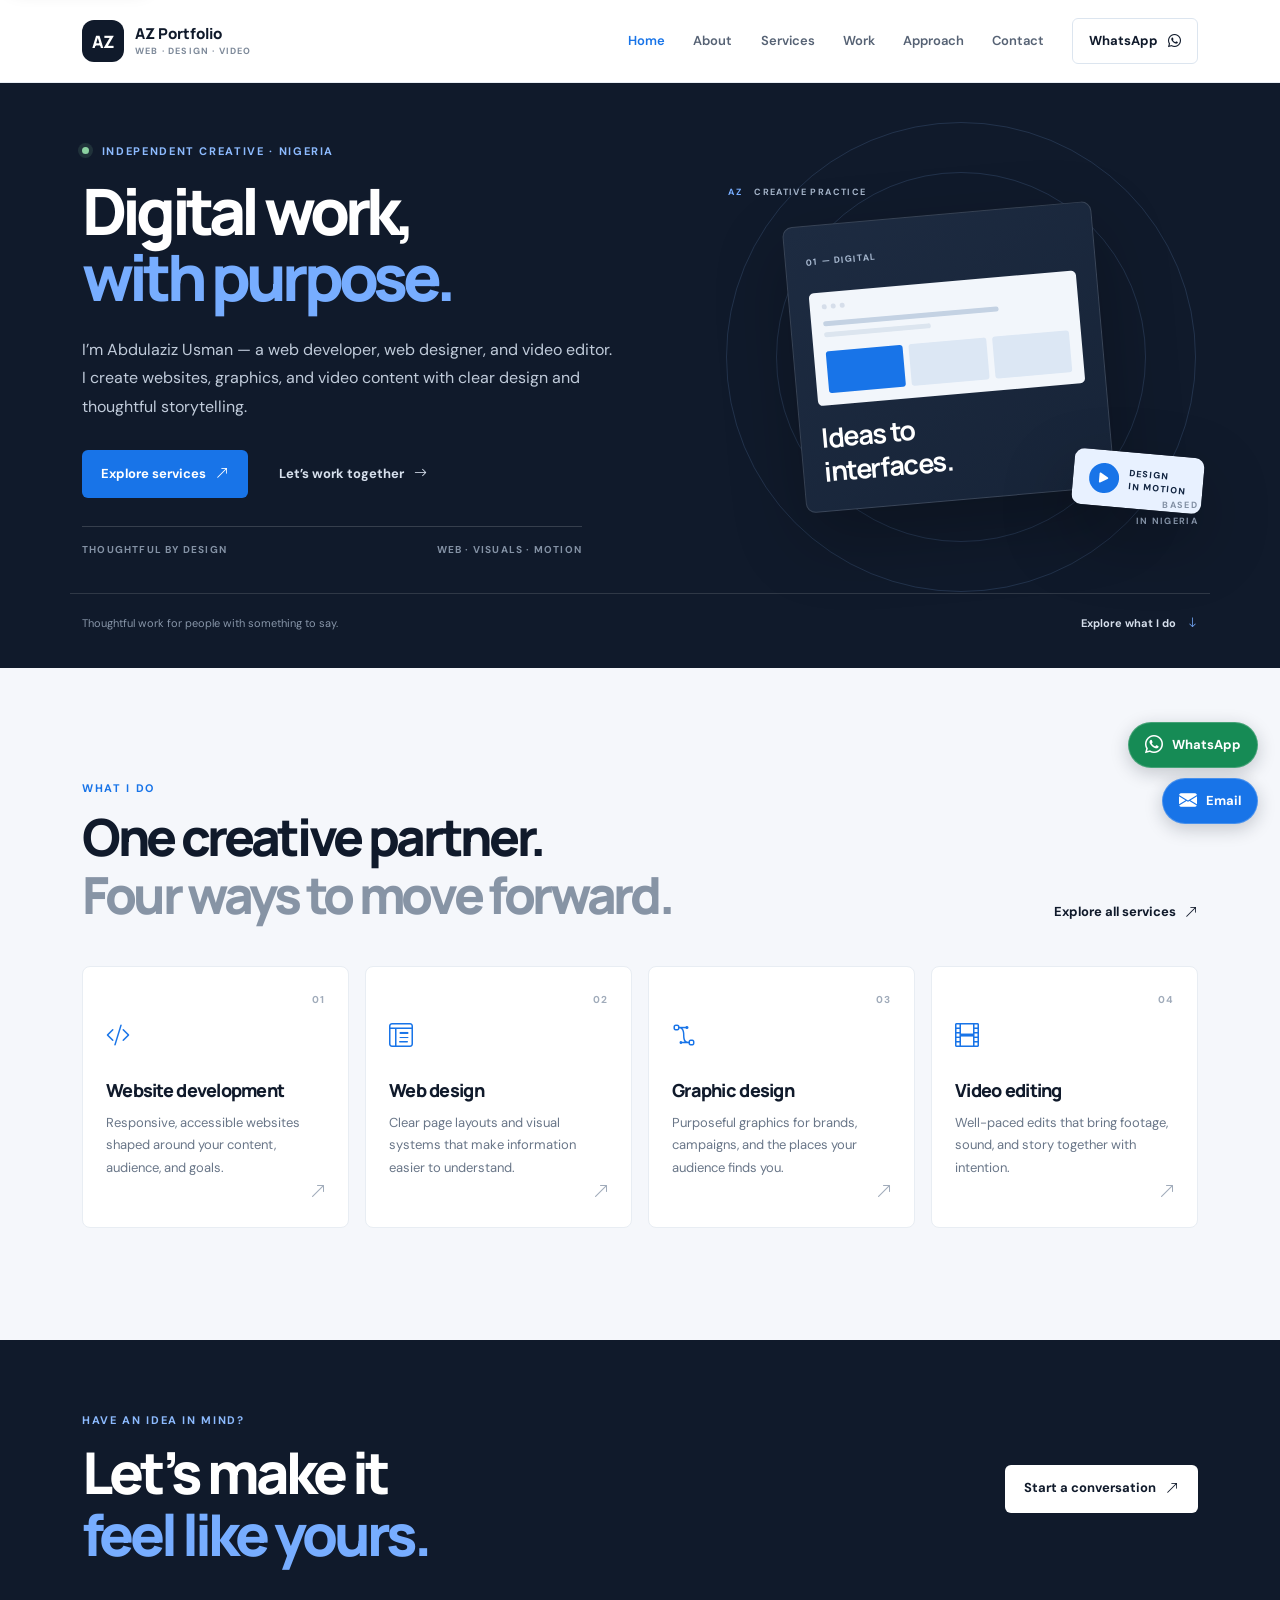
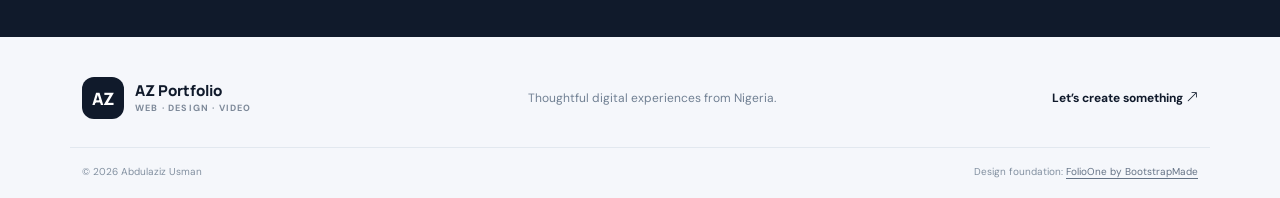
==== commit d4f566c7: "Add floating contact buttons for WhatsApp and email across multiple pages" ====
--- a/index.html
+++ b/index.html
@@ -39,7 +39,7 @@
         </ul>
         <button class="mobile-nav-toggle d-xl-none" type="button" aria-label="Open navigation" aria-controls="primary-navigation" aria-expanded="false"><i class="bi bi-list" aria-hidden="true"></i></button>
       </nav>
-      <a class="header-cta" href="contact.html">Let’s talk <i class="bi bi-arrow-up-right" aria-hidden="true"></i></a>
+      <a class="header-cta" href="https://wa.me/2347077909619" target="_blank" rel="noopener noreferrer">WhatsApp <i class="bi bi-whatsapp" aria-hidden="true"></i></a>
     </div>
   </header>
 
@@ -130,6 +130,10 @@
     </div>
     <div class="container footer-bottom"><span>© <span class="current-year">2026</span> Abdulaziz Usman</span><span>Design foundation: <a href="https://bootstrapmade.com/" target="_blank" rel="noopener noreferrer">FolioOne by BootstrapMade</a></span></div>
   </footer>
+  <div class="floating-contact" aria-label="Quick contact">
+    <a class="floating-contact-link floating-whatsapp" href="https://wa.me/2347077909619" target="_blank" rel="noopener noreferrer" aria-label="Contact Abdulaziz on WhatsApp"><i class="bi bi-whatsapp" aria-hidden="true"></i><span>WhatsApp</span></a>
+    <a class="floating-contact-link floating-email" href="mailto:abdulazizusmanaum01@gmail.com" aria-label="Email Abdulaziz"><i class="bi bi-envelope-fill" aria-hidden="true"></i><span>Email</span></a>
+  </div>
   <a href="#" id="scroll-top" class="scroll-top d-flex align-items-center justify-content-center" aria-label="Back to top"><i class="bi bi-arrow-up-short" aria-hidden="true"></i></a>
   <script src="assets/vendor/bootstrap/js/bootstrap.bundle.min.js"></script>
   <script src="assets/vendor/aos/aos.js"></script>
--- a/assets/css/main.css
+++ b/assets/css/main.css
@@ -4093,6 +4093,69 @@
 .scroll-top:hover {
   background: #101a2b;
   color: #ffffff;
+}
+
+.floating-contact {
+  position: fixed;
+  right: 22px;
+  bottom: 76px;
+  z-index: 999;
+  display: flex;
+  flex-direction: column;
+  align-items: flex-end;
+  gap: 10px;
+}
+
+.floating-contact-link {
+  min-height: 46px;
+  display: inline-flex;
+  align-items: center;
+  justify-content: center;
+  gap: 9px;
+  padding: 0 16px;
+  border: 1px solid rgba(255, 255, 255, 0.2);
+  border-radius: 999px;
+  color: #ffffff;
+  font-size: 13px;
+  font-weight: 700;
+  box-shadow: 0 5px 18px rgba(16, 26, 43, 0.22);
+  transition: transform 180ms ease, box-shadow 180ms ease;
+}
+
+.floating-contact-link:hover {
+  color: #ffffff;
+  transform: translateY(-2px);
+  box-shadow: 0 8px 24px rgba(16, 26, 43, 0.26);
+}
+
+.floating-contact-link i {
+  font-size: 18px;
+}
+
+.floating-whatsapp {
+  background: #168b55;
+}
+
+.floating-email {
+  background: #1874e8;
+}
+
+body.mobile-nav-active .floating-contact {
+  display: none;
+}
+
+@media (max-width: 575.98px) {
+  .floating-contact {
+    right: 14px;
+    bottom: 72px;
+    gap: 8px;
+  }
+
+  .floating-contact-link {
+    min-height: 44px;
+    padding: 0 13px;
+    font-size: 12px;
+  }
 }
 
 @media (max-width: 1199.98px) {
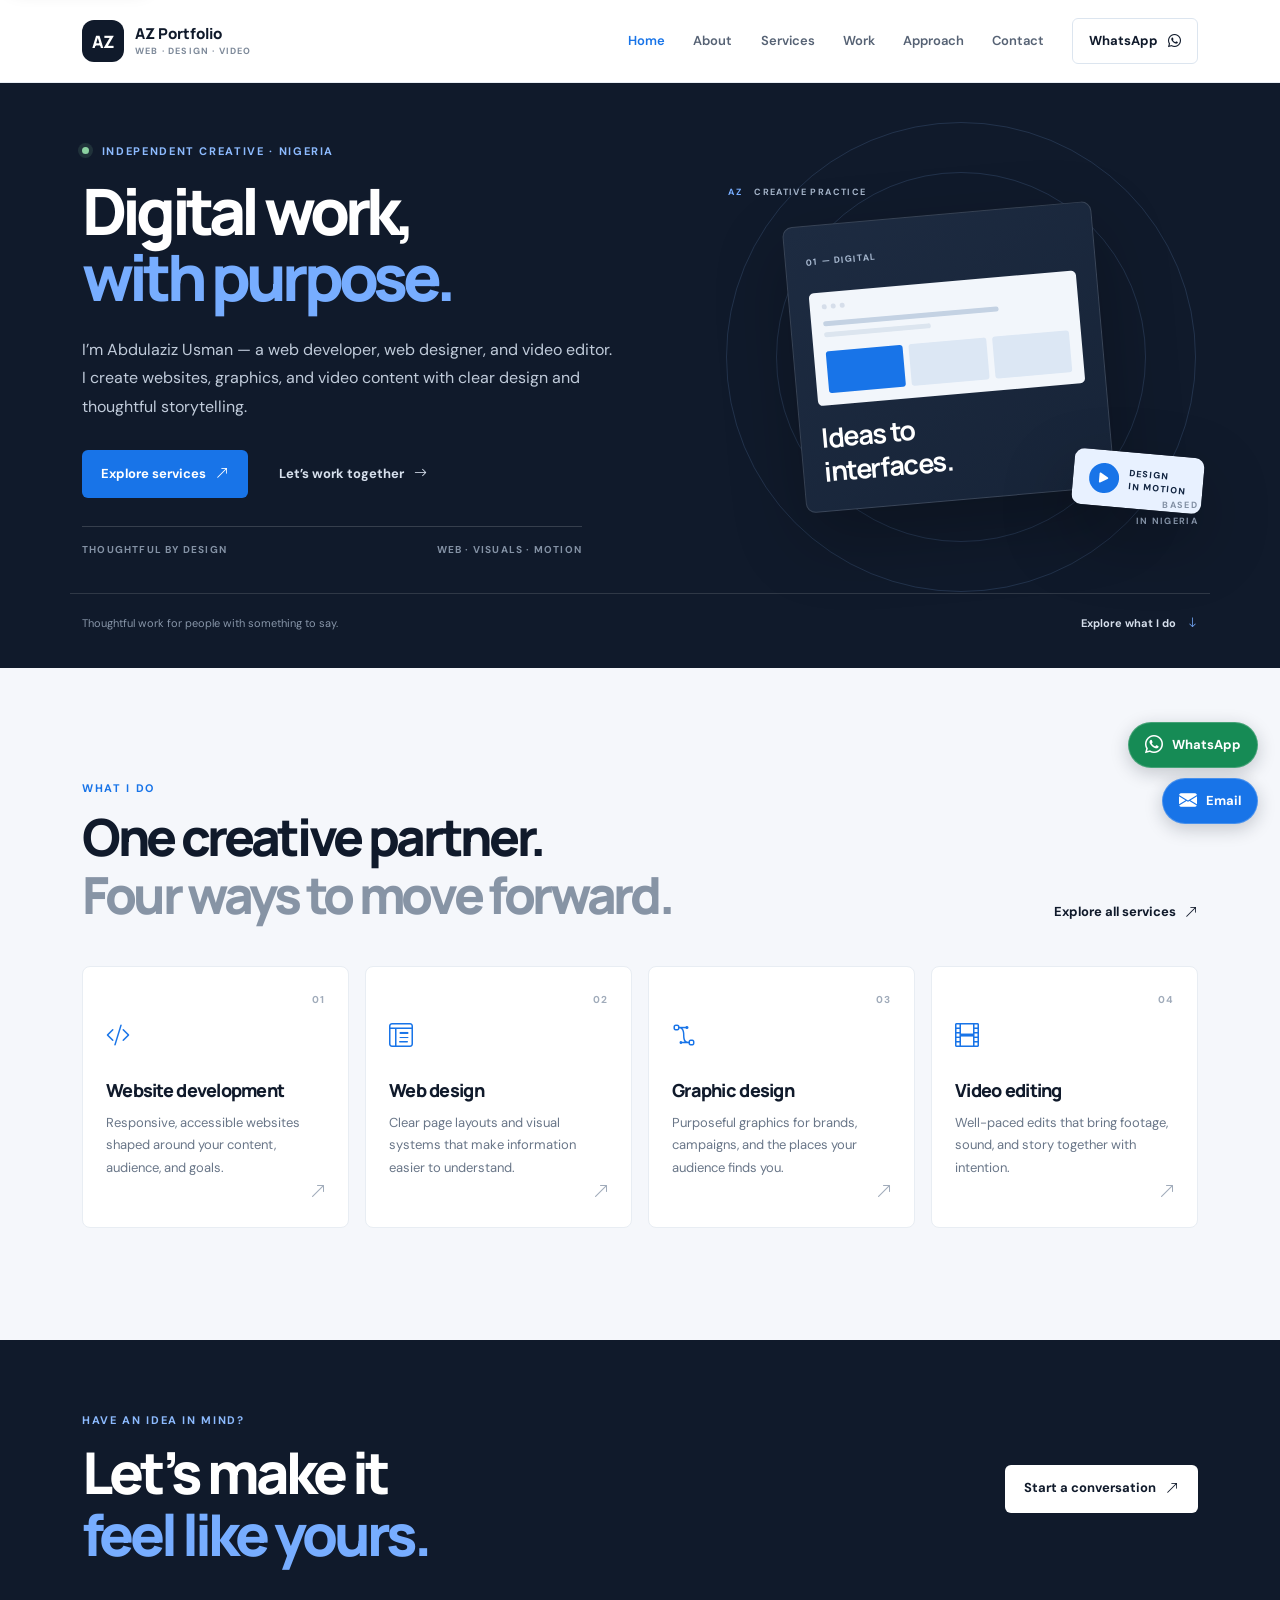
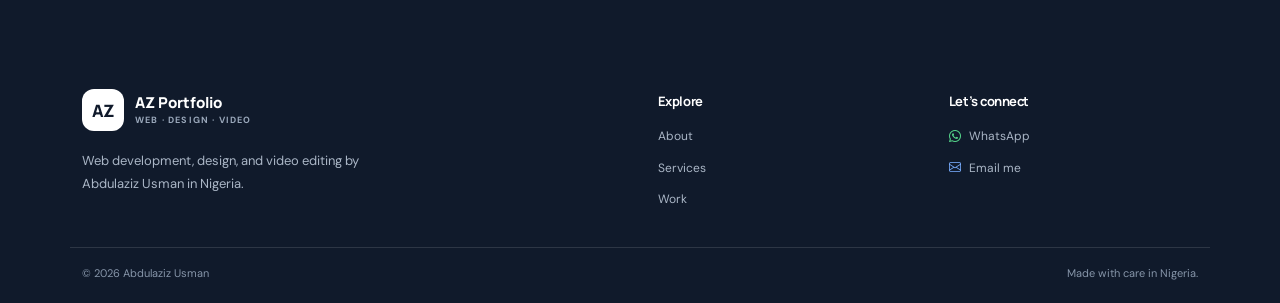
==== commit 528ecea6: "Refactor footer structure and enhance contact options across multiple pages" ====
--- a/index.html
+++ b/index.html
@@ -124,11 +124,14 @@
 
   <footer class="az-footer">
     <div class="container footer-main">
-      <a class="brand-link" href="index.html" aria-label="AZ Portfolio home"><span class="brand-mark" aria-hidden="true">AZ</span><span class="brand-copy"><strong>AZ Portfolio</strong><small>WEB · DESIGN · VIDEO</small></span></a>
-      <p>Thoughtful digital experiences from Nigeria.</p>
-      <a class="footer-contact" href="contact.html">Let’s create something <i class="bi bi-arrow-up-right" aria-hidden="true"></i></a>
+      <div class="footer-brand">
+        <a class="brand-link" href="index.html" aria-label="AZ Portfolio home"><span class="brand-mark" aria-hidden="true">AZ</span><span class="brand-copy"><strong>AZ Portfolio</strong><small>WEB · DESIGN · VIDEO</small></span></a>
+        <p>Web development, design, and video editing by Abdulaziz Usman in Nigeria.</p>
+      </div>
+      <nav class="footer-nav" aria-label="Footer navigation"><h2>Explore</h2><a href="about.html">About</a><a href="services.html">Services</a><a href="portfolio.html">Work</a></nav>
+      <div class="footer-connect"><h2>Let’s connect</h2><a href="https://wa.me/2347077909619" target="_blank" rel="noopener noreferrer"><i class="bi bi-whatsapp" aria-hidden="true"></i> WhatsApp</a><a href="mailto:abdulazizusmanaum01@gmail.com"><i class="bi bi-envelope" aria-hidden="true"></i> Email me</a></div>
     </div>
-    <div class="container footer-bottom"><span>© <span class="current-year">2026</span> Abdulaziz Usman</span><span>Design foundation: <a href="https://bootstrapmade.com/" target="_blank" rel="noopener noreferrer">FolioOne by BootstrapMade</a></span></div>
+    <div class="container footer-bottom"><span>© <span class="current-year">2026</span> Abdulaziz Usman</span><span>Made with care in Nigeria.</span></div>
   </footer>
   <div class="floating-contact" aria-label="Quick contact">
     <a class="floating-contact-link floating-whatsapp" href="https://wa.me/2347077909619" target="_blank" rel="noopener noreferrer" aria-label="Contact Abdulaziz on WhatsApp"><i class="bi bi-whatsapp" aria-hidden="true"></i><span>WhatsApp</span></a>
--- a/assets/css/main.css
+++ b/assets/css/main.css
@@ -4036,48 +4036,110 @@
 }
 
 .az-footer {
-  padding: 40px 0 18px;
-  background: #f5f7fb;
+  padding: 52px 0 20px;
+  background: #101a2b;
+  color: #aab6c6;
 }
 
 .footer-main {
-  display: flex;
+  display: grid;
+  grid-template-columns: minmax(240px, 1.5fr) repeat(2, minmax(130px, 0.7fr));
+  gap: 42px;
+  padding-bottom: 38px;
+}
+
+.footer-brand .brand-copy strong {
+  color: #ffffff;
+}
+
+.footer-brand .brand-copy small {
+  color: #9aa8bb;
+}
+
+.footer-brand .brand-mark {
+  background: #ffffff;
+  color: #101a2b;
+}
+
+.footer-brand > p {
+  max-width: 290px;
+  margin: 18px 0 0;
+  color: #aab6c6;
+  font-size: 13px;
+  line-height: 1.8;
+}
+
+.footer-nav,
+.footer-connect {
+  display: flex;
+  flex-direction: column;
+  align-items: flex-start;
+  gap: 11px;
+}
+
+.footer-nav h2,
+.footer-connect h2 {
+  margin: 3px 0 5px;
+  color: #ffffff;
+  font: 700 13px/1.4 var(--heading-font);
+}
+
+.footer-nav a,
+.footer-connect a {
+  color: #aab6c6;
+  font-size: 12px;
+  transition: color 180ms ease;
+}
+
+.footer-nav a:hover,
+.footer-connect a:hover {
+  color: #ffffff;
+}
+
+.footer-connect a {
+  display: inline-flex;
   align-items: center;
+  gap: 8px;
+}
+
+.footer-connect .bi-whatsapp {
+  color: #55d68b;
+}
+
+.footer-connect .bi-envelope {
+  color: #78adff;
+}
+
+.footer-bottom {
+  display: flex;
   justify-content: space-between;
   gap: 20px;
-  padding-bottom: 28px;
-}
-
-.footer-main > p {
-  margin: 0;
-  color: #718093;
-  font-size: 12px;
-}
-
-.footer-contact {
-  color: var(--heading-color);
-  font-size: 12px;
-  font-weight: 700;
-}
-
-.footer-contact:hover {
-  color: var(--accent-color);
-}
-
-.footer-bottom {
-  display: flex;
-  justify-content: space-between;
-  gap: 20px;
-  padding-top: 15px;
-  border-top: 1px solid #e2e8ef;
-  color: #8290a0;
-  font-size: 10px;
-}
-
-.footer-bottom a {
-  color: #657386;
-  text-decoration: underline;
-  text-underline-offset: 3px;
+  padding-top: 16px;
+  border-top: 1px solid rgba(255, 255, 255, 0.12);
+  color: #8695a9;
+  font-size: 11px;
+}
+
+@media (max-width: 767.98px) {
+  .footer-main {
+    grid-template-columns: repeat(2, minmax(0, 1fr));
+    gap: 30px 24px;
+  }
+
+  .footer-brand {
+    grid-column: 1 / -1;
+  }
+}
+
+@media (max-width: 420px) {
+  .footer-main {
+    gap: 26px 16px;
+  }
+
+  .footer-bottom {
+    flex-direction: column;
+    gap: 7px;
+  }
 }
 
 .scroll-top {
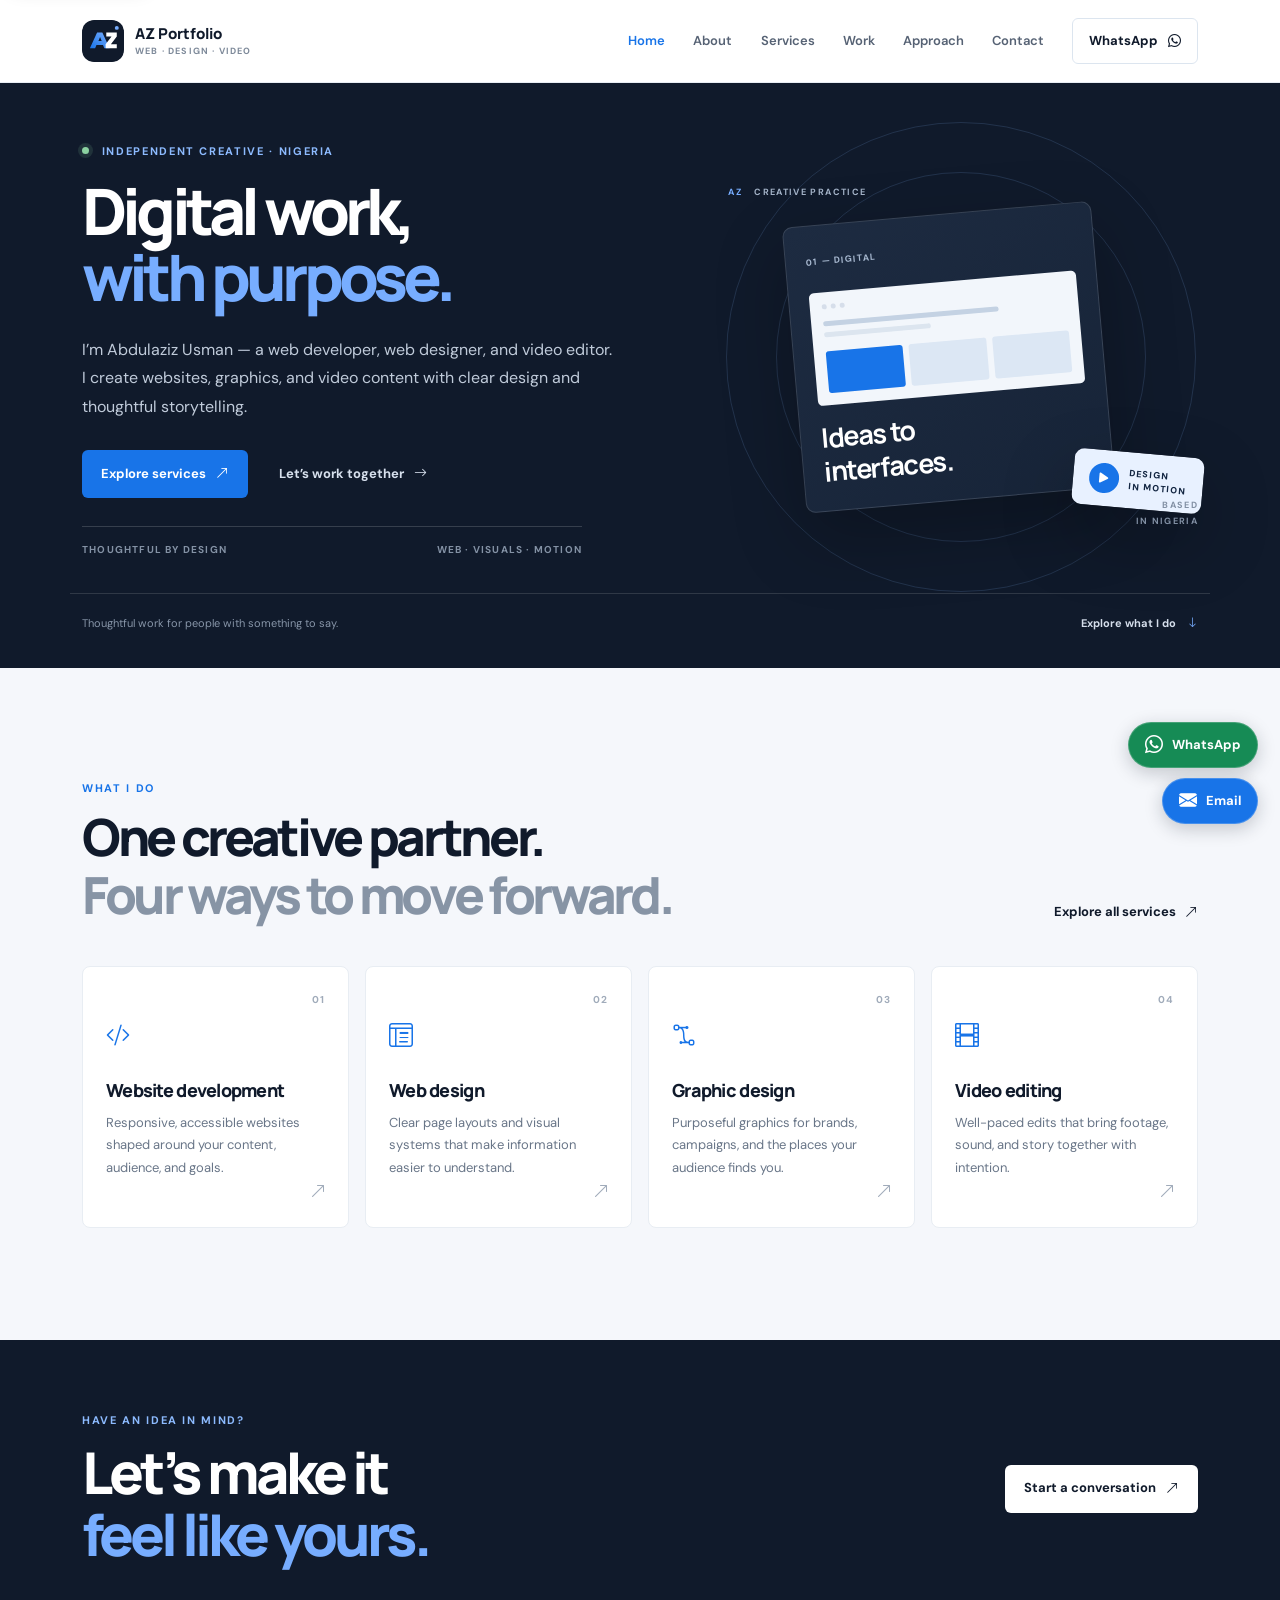
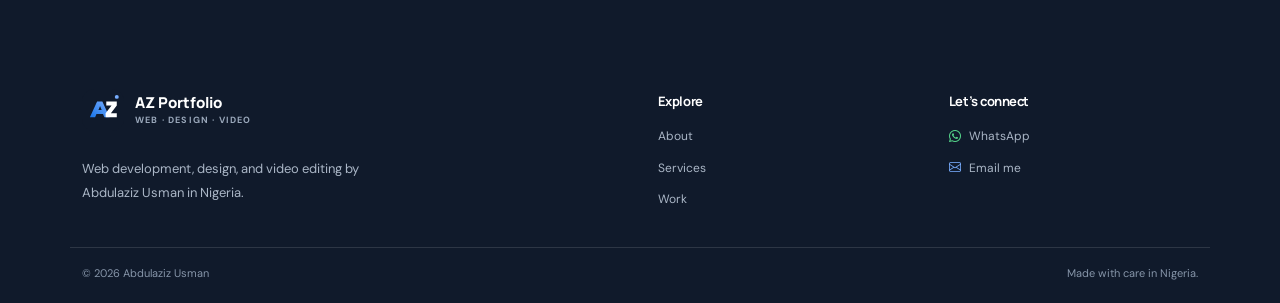
==== commit 97a8b201: "feat: update favicon and logo, replace text with SVG logo in header and footer across multiple pages" ====
--- a/index.html
+++ b/index.html
@@ -25,7 +25,7 @@
   <header id="header" class="header az-header sticky-top">
     <div class="container az-header-inner">
       <a class="brand-link" href="index.html" aria-label="AZ Portfolio home">
-        <span class="brand-mark" aria-hidden="true">AZ</span>
+        <img class="brand-mark" src="assets/img/logo.svg" alt="">
         <span class="brand-copy"><strong>AZ Portfolio</strong><small>WEB · DESIGN · VIDEO</small></span>
       </a>
       <nav id="navmenu" class="navmenu" aria-label="Main navigation">
@@ -125,7 +125,7 @@
   <footer class="az-footer">
     <div class="container footer-main">
       <div class="footer-brand">
-        <a class="brand-link" href="index.html" aria-label="AZ Portfolio home"><span class="brand-mark" aria-hidden="true">AZ</span><span class="brand-copy"><strong>AZ Portfolio</strong><small>WEB · DESIGN · VIDEO</small></span></a>
+        <a class="brand-link" href="index.html" aria-label="AZ Portfolio home"><img class="brand-mark" src="assets/img/logo.svg" alt=""><span class="brand-copy"><strong>AZ Portfolio</strong><small>WEB · DESIGN · VIDEO</small></span></a>
         <p>Web development, design, and video editing by Abdulaziz Usman in Nigeria.</p>
       </div>
       <nav class="footer-nav" aria-label="Footer navigation"><h2>Explore</h2><a href="about.html">About</a><a href="services.html">Services</a><a href="portfolio.html">Work</a></nav>
--- a/assets/css/main.css
+++ b/assets/css/main.css
@@ -2963,6 +2963,13 @@
   letter-spacing: -0.08em;
 }
 
+.brand-link .brand-mark {
+  display: block;
+  flex: 0 0 auto;
+  background: transparent;
+  object-fit: contain;
+}
+
 .brand-copy {
   display: flex;
   flex-direction: column;
@@ -3721,6 +3728,77 @@
   font-size: 12px;
 }
 
+.project-gallery {
+  display: grid;
+  grid-template-columns: repeat(3, minmax(0, 1fr));
+  gap: 22px;
+}
+
+.project-slot {
+  overflow: hidden;
+  border: 1px solid #e6ecf3;
+  border-radius: 10px;
+  background: #ffffff;
+}
+
+.project-slot-preview {
+  min-height: 205px;
+  display: flex;
+  flex-direction: column;
+  align-items: center;
+  justify-content: center;
+  gap: 10px;
+  background: linear-gradient(145deg, #f3f6fb, #eaf0f8);
+  color: #8795a8;
+}
+
+.project-slot-preview i {
+  color: #1874e8;
+  font-size: 30px;
+}
+
+.project-slot-preview span {
+  font-size: 12px;
+  font-weight: 600;
+}
+
+.project-slot-copy {
+  padding: 21px;
+}
+
+.project-slot-category {
+  color: #1874e8;
+  font-size: 10px;
+  font-weight: 700;
+  letter-spacing: 0.1em;
+}
+
+.project-slot-copy h3 {
+  margin: 9px 0 7px;
+  font-size: 17px;
+  font-weight: 800;
+}
+
+.project-slot-copy p {
+  margin: 0;
+  color: #657386;
+  font-size: 12px;
+  line-height: 1.75;
+}
+
+.project-gallery-help {
+  max-width: 760px;
+  margin: 24px auto 0;
+  color: #657386;
+  font-size: 12px;
+  line-height: 1.8;
+  text-align: center;
+}
+
+.project-gallery-help code {
+  color: #26354a;
+}
+
 .process-list {
   max-width: 900px;
 }
@@ -4057,8 +4135,7 @@
 }
 
 .footer-brand .brand-mark {
-  background: #ffffff;
-  color: #101a2b;
+  background: transparent;
 }
 
 .footer-brand > p {
@@ -4121,6 +4198,10 @@
 }
 
 @media (max-width: 767.98px) {
+  .project-gallery {
+    grid-template-columns: repeat(2, minmax(0, 1fr));
+  }
+
   .footer-main {
     grid-template-columns: repeat(2, minmax(0, 1fr));
     gap: 30px 24px;
@@ -4595,6 +4676,12 @@
   }
 }
 
+@media (max-width: 575.98px) {
+  .project-gallery {
+    grid-template-columns: 1fr;
+  }
+}
+
 @media (prefers-reduced-motion: reduce) {
   :root {
     scroll-behavior: auto;
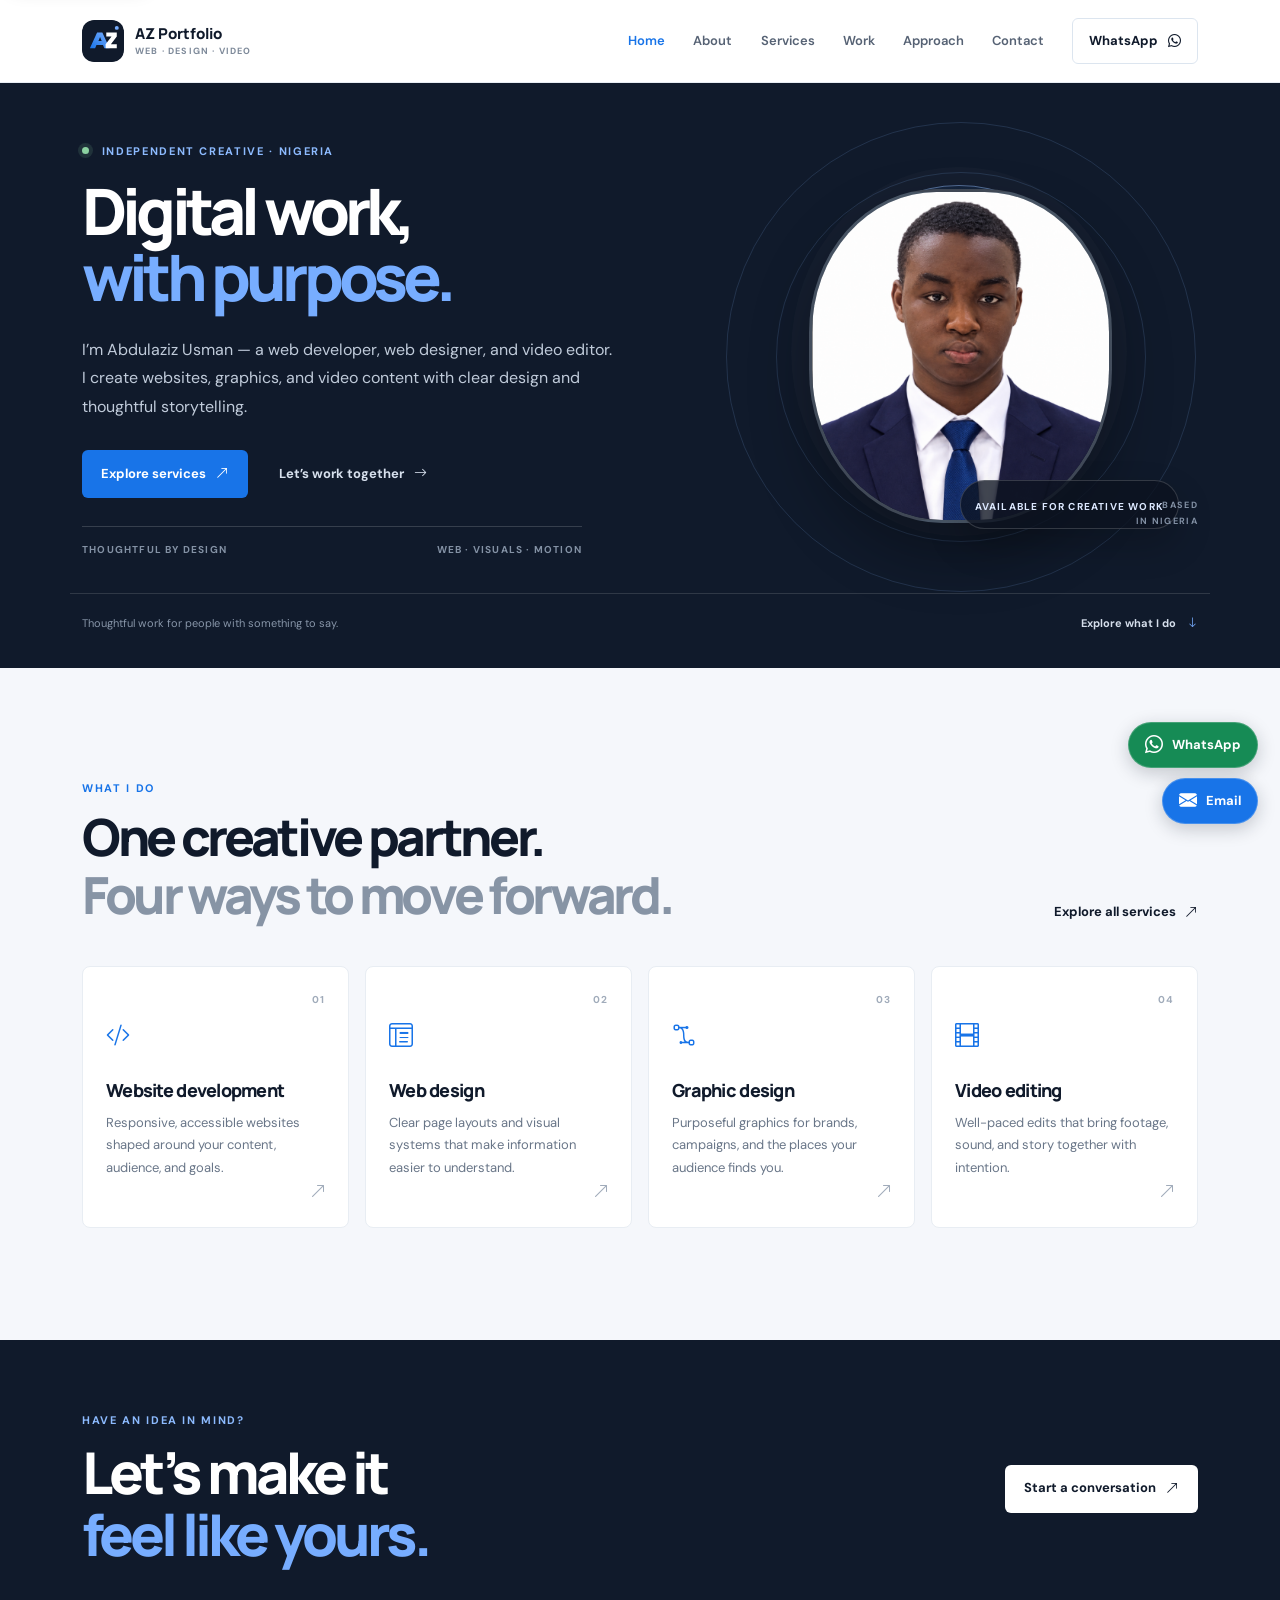
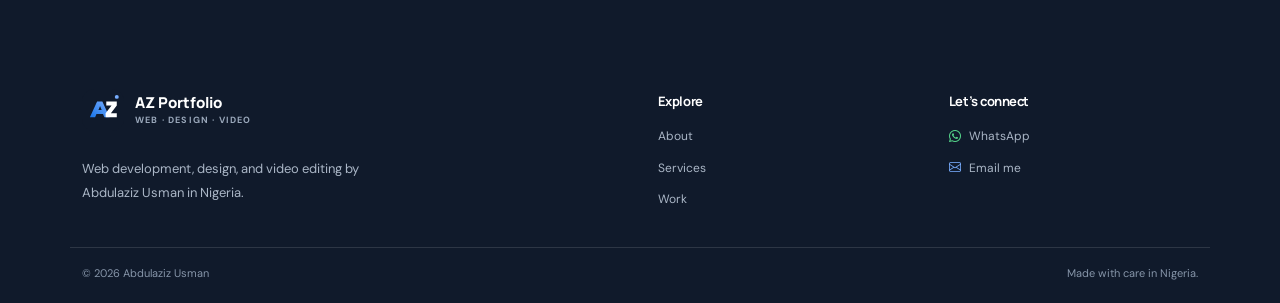
==== commit cd8cb453: "Refactor code structure for improved readability and maintainability" ====
--- a/index.html
+++ b/index.html
@@ -56,23 +56,15 @@
           </div>
           <div class="hero-caption"><span>Thoughtful by design</span><span>Web · Visuals · Motion</span></div>
         </div>
-        <div class="hero-art" aria-hidden="true" data-aos="fade-left" data-aos-delay="150">
+        <div class="hero-art" data-aos="fade-left" data-aos-delay="150">
           <div class="art-orbit orbit-one"></div>
           <div class="art-orbit orbit-two"></div>
-          <div class="art-label"><span>AZ</span> CREATIVE PRACTICE</div>
-          <div class="art-card art-card-main">
-            <span class="art-index">01 — DIGITAL</span>
-            <div class="art-window">
-              <span class="window-dots"><i></i><i></i><i></i></span>
-              <div class="window-line line-long"></div>
-              <div class="window-line line-short"></div>
-              <div class="window-blocks"><span></span><span></span><span></span></div>
-            </div>
-            <strong>Ideas to<br>interfaces.</strong>
+          <div class="hero-photo-wrap" aria-label="Portrait of Abdulaziz Usman">
+            <div class="hero-photo-ring"></div>
+            <img class="hero-portrait" src="assets/img/profile/abdulaziz-portrait.png" alt="Portrait of Abdulaziz Usman">
           </div>
-          <div class="art-card art-card-small">
-            <i class="bi bi-play-fill" aria-hidden="true"></i>
-            <span>DESIGN<br>IN MOTION</span>
+          <div class="hero-photo-badge">
+            <span>Available for creative work</span>
           </div>
           <span class="art-coordinate">BASED<br>IN NIGERIA</span>
         </div>
--- a/assets/css/main.css
+++ b/assets/css/main.css
@@ -3377,6 +3377,103 @@
   font-size: 11px;
 }
 
+.hero-photo-wrap {
+  position: relative;
+  width: min(390px, 78%);
+  margin: 0 auto;
+  aspect-ratio: 1;
+  display: grid;
+  place-items: center;
+}
+
+.hero-photo-ring {
+  position: absolute;
+  inset: 8% 10% 10% 9%;
+  border-radius: 50%;
+  border: 1px solid rgba(141, 177, 236, 0.55);
+  background: radial-gradient(circle at 50% 30%, rgba(23, 116, 232, 0.12), rgba(16, 26, 43, 0.02) 60%, rgba(16, 26, 43, 0));
+  box-shadow: inset 0 0 30px rgba(125, 166, 225, 0.12), 0 0 0 18px rgba(255, 255, 255, 0.02);
+}
+
+.hero-portrait {
+  position: relative;
+  z-index: 1;
+  width: 82%;
+  height: 82%;
+  object-fit: cover;
+  border-radius: 42% 42% 44% 44% / 43% 43% 46% 46%;
+  box-shadow: 0 30px 60px rgba(0, 0, 0, 0.33);
+  border: 3px solid rgba(255, 255, 255, 0.2);
+  background: linear-gradient(180deg, #1a2a3e 0%, #101a2b 100%);
+}
+
+.hero-photo-badge {
+  position: absolute;
+  right: 4%;
+  bottom: 8%;
+  z-index: 2;
+  padding: 10px 14px;
+  border: 1px solid rgba(255, 255, 255, 0.16);
+  border-radius: 999px;
+  background: rgba(12, 18, 31, 0.78);
+  box-shadow: 0 16px 36px rgba(0, 0, 0, 0.2);
+}
+
+.hero-photo-badge span {
+  color: #dce8ff;
+  font-size: 10px;
+  font-weight: 700;
+  letter-spacing: 0.12em;
+  text-transform: uppercase;
+}
+
+.about-photo-card {
+  display: flex;
+  flex-direction: column;
+  gap: 16px;
+  align-items: center;
+}
+
+.about-photo-frame {
+  position: relative;
+  width: min(400px, 100%);
+  border-radius: 28px;
+  overflow: hidden;
+  border: 1px solid rgba(17, 29, 47, 0.08);
+  box-shadow: 0 22px 50px rgba(23, 36, 55, 0.14);
+}
+
+.about-photo-frame img {
+  display: block;
+  width: 100%;
+  height: auto;
+  aspect-ratio: 1;
+  object-fit: cover;
+  background: linear-gradient(180deg, #edf3ff 0%, #dfeafc 100%);
+}
+
+.about-photo-tag {
+  display: flex;
+  flex-direction: column;
+  align-items: center;
+  gap: 4px;
+  text-align: center;
+}
+
+.about-photo-tag span {
+  color: #7c8aa1;
+  font-size: 10px;
+  font-weight: 700;
+  letter-spacing: 0.16em;
+  text-transform: uppercase;
+}
+
+.about-photo-tag strong {
+  color: var(--heading-color);
+  font-size: 20px;
+  letter-spacing: -0.04em;
+}
+
 .hero-bottom a {
   color: #d5deeb;
   font-weight: 700;
@@ -3576,6 +3673,13 @@
   display: grid;
   grid-template-columns: minmax(0, 0.9fr) minmax(0, 1.1fr);
   gap: clamp(42px, 9vw, 125px);
+  align-items: center;
+}
+
+.about-visual {
+  display: flex;
+  flex-direction: column;
+  gap: 32px;
 }
 
 .about-lead h2 {
@@ -3730,7 +3834,7 @@
 
 .project-gallery {
   display: grid;
-  grid-template-columns: repeat(3, minmax(0, 1fr));
+  grid-template-columns: repeat(2, minmax(0, 1fr));
   gap: 22px;
 }
 
@@ -3760,6 +3864,49 @@
 .project-slot-preview span {
   font-size: 12px;
   font-weight: 600;
+}
+
+.project-slot-image {
+  position: relative;
+  min-height: 0;
+  aspect-ratio: 16 / 9;
+  display: block;
+  overflow: hidden;
+  background: #101a2b;
+}
+
+.project-slot-image::after {
+  position: absolute;
+  inset: 45% 0 0;
+  background: linear-gradient(transparent, rgba(16, 26, 43, 0.82));
+  content: "";
+}
+
+.project-slot-image img {
+  width: 100%;
+  height: 100%;
+  object-fit: cover;
+  object-position: center 30%;
+  transition: transform 200ms ease;
+}
+
+.project-slot-image:hover img {
+  transform: scale(1.04);
+}
+
+.project-slot-open {
+  position: absolute;
+  right: 14px;
+  bottom: 14px;
+  left: 14px;
+  z-index: 1;
+  color: #ffffff;
+  font-size: 12px;
+  font-weight: 700;
+}
+
+.project-slot-open i {
+  margin-right: 5px;
 }
 
 .project-slot-copy {
@@ -3797,6 +3944,100 @@
 
 .project-gallery-help code {
   color: #26354a;
+}
+
+.featured-project-grid {
+  display: grid;
+  grid-template-columns: repeat(2, minmax(0, 1fr));
+  gap: 24px;
+  margin-top: 76px;
+}
+
+.featured-project {
+  display: grid;
+  grid-template-columns: minmax(0, 1fr) minmax(112px, 140px);
+  align-items: center;
+  gap: 22px;
+  min-width: 0;
+  padding: 28px;
+  border: 1px solid #e6ecf3;
+  border-radius: 12px;
+  background: #f5f7fb;
+}
+
+.featured-project-copy {
+  max-width: 470px;
+}
+
+.featured-project-copy h2 {
+  margin: 0 0 12px;
+  color: #101a2b;
+  font: 800 clamp(25px, 3vw, 36px)/1.2 var(--heading-font);
+  letter-spacing: -0.05em;
+}
+
+.featured-project-copy > p:not(.eyebrow) {
+  margin: 0 0 20px;
+  color: #657386;
+  font-size: 14px;
+  line-height: 1.8;
+}
+
+.featured-project-preview {
+  position: relative;
+  width: 100%;
+  aspect-ratio: 9 / 16;
+  overflow: hidden;
+  border-radius: 12px;
+  background: #101a2b;
+}
+
+.featured-project-preview::after {
+  position: absolute;
+  inset: 45% 0 0;
+  background: linear-gradient(transparent, rgba(16, 26, 43, 0.8));
+  content: "";
+}
+
+.featured-project-preview img {
+  display: block;
+  width: 100%;
+  height: 100%;
+  object-fit: cover;
+  transition: transform 200ms ease;
+}
+
+.featured-project-preview:hover img {
+  transform: scale(1.04);
+}
+
+.featured-project-play {
+  position: absolute;
+  top: 50%;
+  left: 50%;
+  z-index: 1;
+  width: 62px;
+  height: 62px;
+  display: grid;
+  place-items: center;
+  border: 1px solid rgba(255, 255, 255, 0.75);
+  border-radius: 50%;
+  background: rgba(16, 26, 43, 0.68);
+  color: #ffffff;
+  font-size: 32px;
+  transform: translate(-50%, -50%);
+}
+
+.featured-project-watch {
+  position: absolute;
+  right: 12px;
+  bottom: 18px;
+  left: 12px;
+  z-index: 1;
+  color: #ffffff;
+  font-size: 12px;
+  font-weight: 700;
+  text-align: center;
 }
 
 .process-list {
@@ -4200,6 +4441,21 @@
 @media (max-width: 767.98px) {
   .project-gallery {
     grid-template-columns: repeat(2, minmax(0, 1fr));
+  }
+
+  .featured-project-grid {
+    grid-template-columns: 1fr;
+    margin-top: 52px;
+  }
+
+  .featured-project {
+    grid-template-columns: 1fr;
+    padding: 24px;
+  }
+
+  .featured-project-preview {
+    width: min(100%, 325px);
+    justify-self: center;
   }
 
   .footer-main {
@@ -4378,6 +4634,11 @@
 }
 
 @media (max-width: 991.98px) {
+  .featured-project-grid {
+    grid-template-columns: 1fr;
+    margin-top: 52px;
+  }
+
   .hero-grid {
     grid-template-columns: minmax(0, 1fr) minmax(280px, 0.8fr);
     gap: 30px;
@@ -4667,12 +4928,6 @@
 
   .work-pillars > div:last-child {
     border-bottom: 0;
-  }
-}
-
-@media (max-width: 575.98px) {
-  .hero-art {
-    display: none;
   }
 }
 
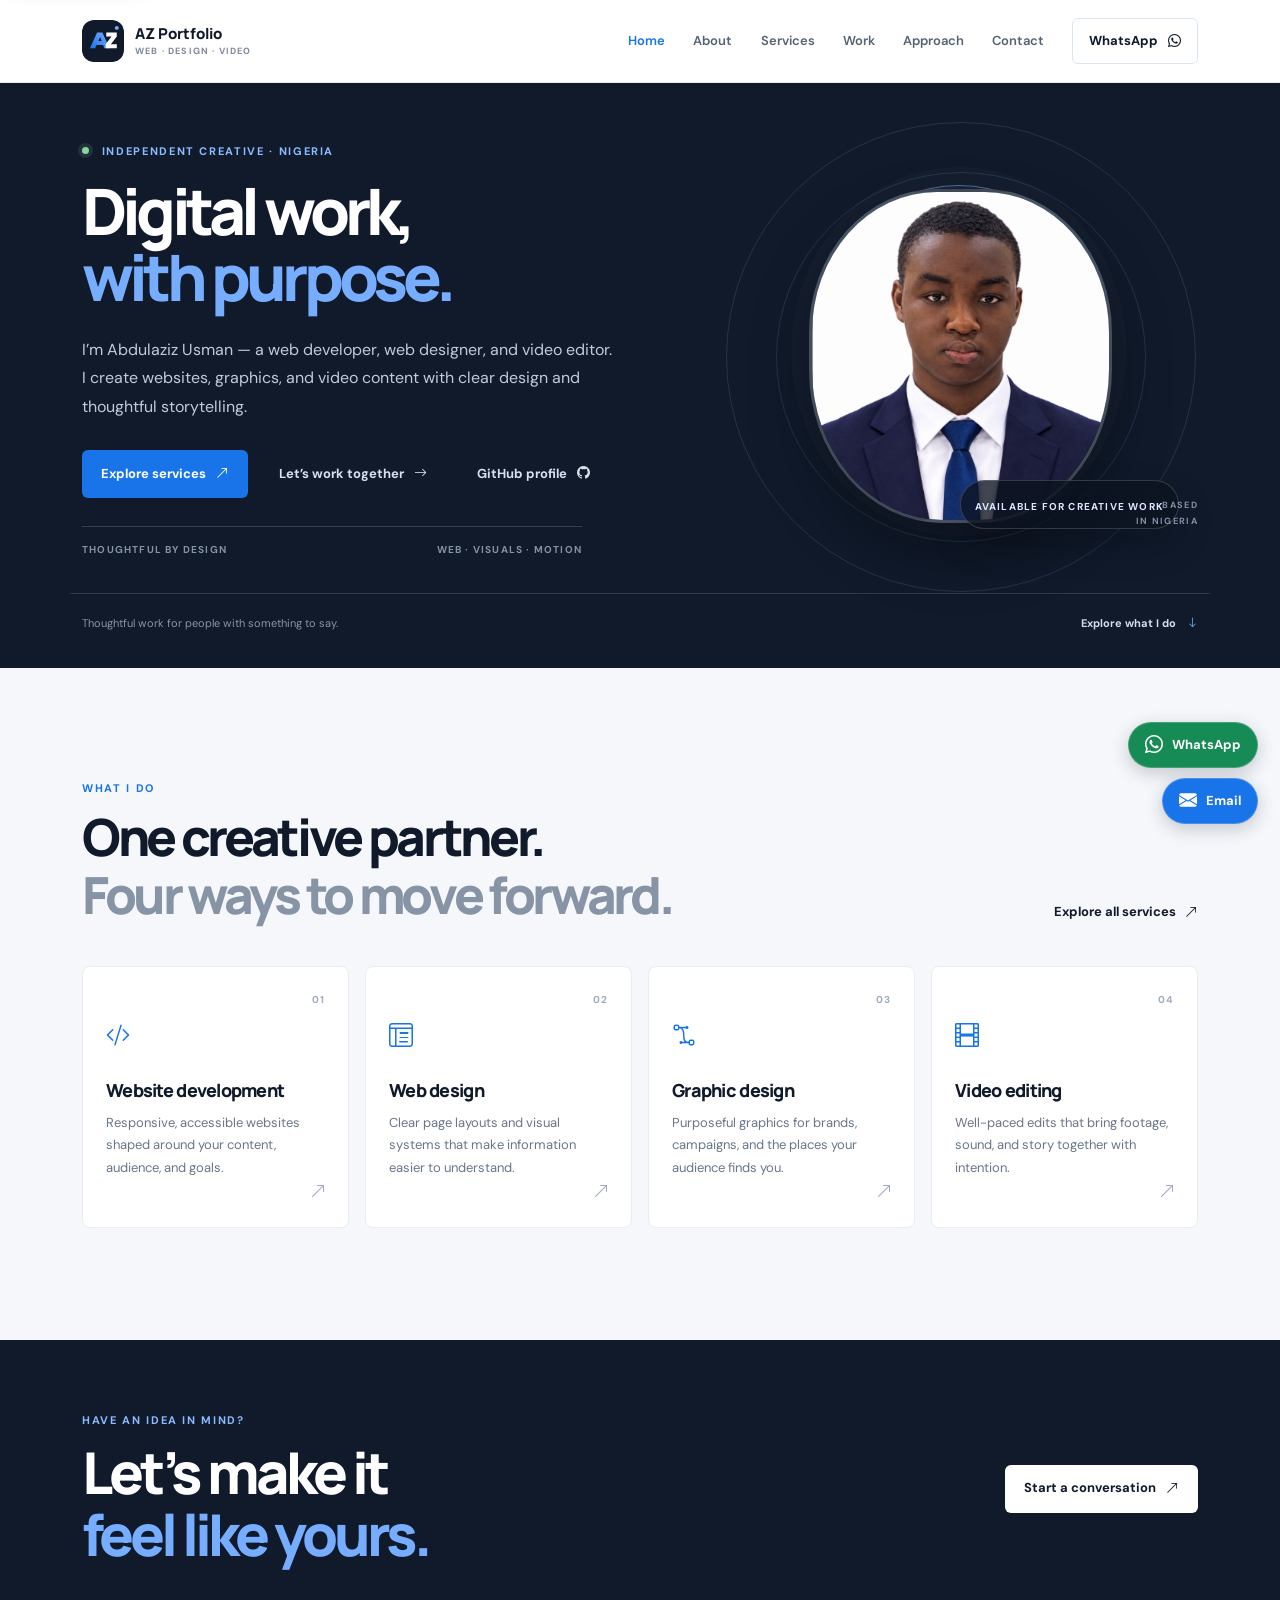
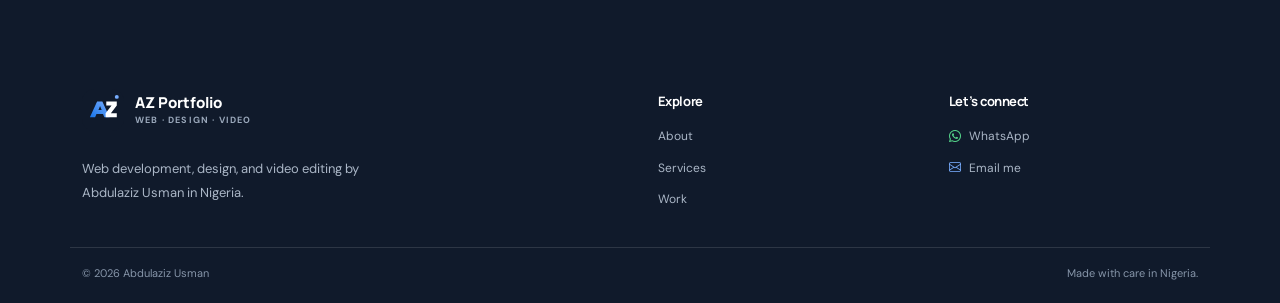
==== commit 2a02e5e9: "feat: add GitHub profile link to hero actions in index.html" ====
--- a/index.html
+++ b/index.html
@@ -53,6 +53,7 @@
           <div class="hero-actions">
             <a class="btn-az btn-az-primary" href="services.html">Explore services <i class="bi bi-arrow-up-right" aria-hidden="true"></i></a>
             <a class="btn-az btn-az-quiet" href="contact.html">Let’s work together <i class="bi bi-arrow-right" aria-hidden="true"></i></a>
+            <a class="btn-az btn-az-quiet" href="https://github.com/abdulazizusmanmuhammad" target="_blank" rel="noopener noreferrer">GitHub profile <i class="bi bi-github" aria-hidden="true"></i></a>
           </div>
           <div class="hero-caption"><span>Thoughtful by design</span><span>Web · Visuals · Motion</span></div>
         </div>
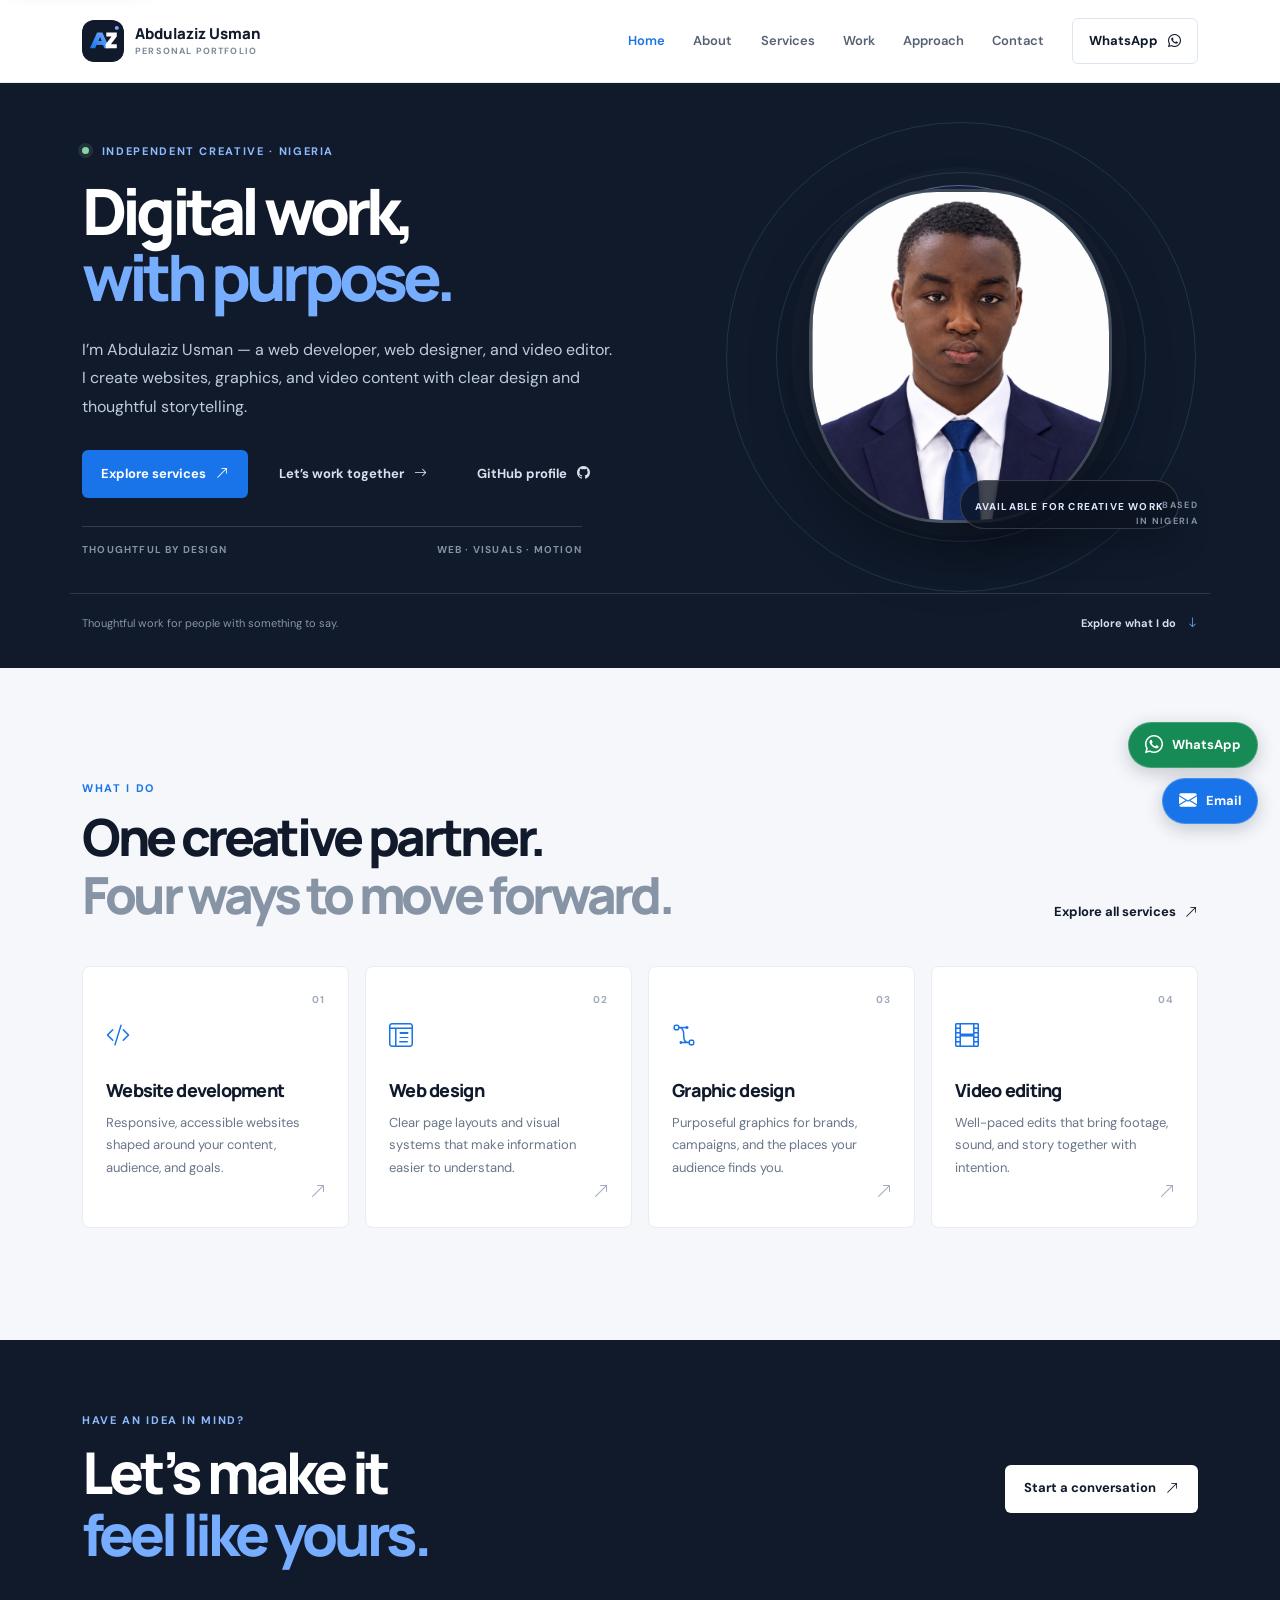
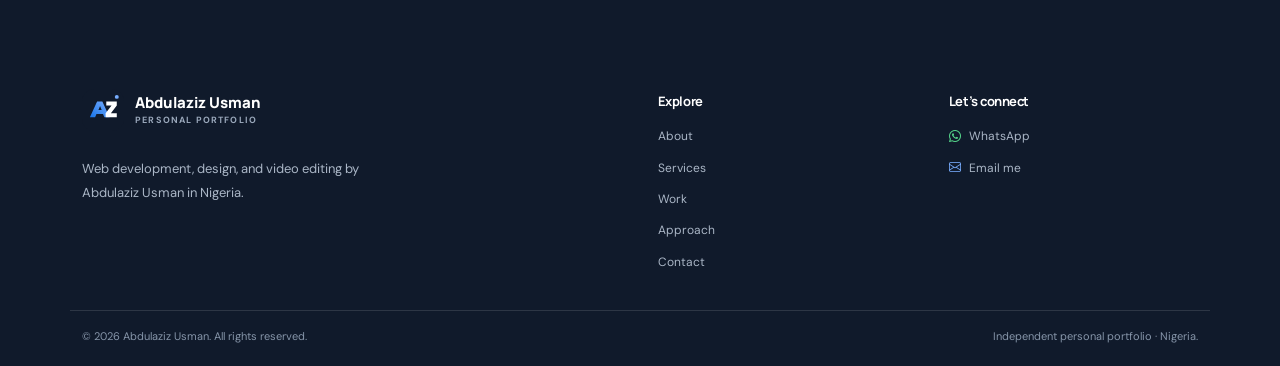
==== commit e4db4822: "Refactor portfolio and service pages to reflect personal branding updates, including title and meta " ====
--- a/index.html
+++ b/index.html
@@ -3,14 +3,14 @@
 <head>
   <meta charset="utf-8">
   <meta name="viewport" content="width=device-width, initial-scale=1">
-  <meta name="description" content="Abdulaziz Usman is a web developer, web designer, and video editor in Nigeria. Explore AZ Portfolio services and get in touch about your next project.">
+  <meta name="description" content="Abdulaziz Usman is a web developer, web designer, and video editor in Nigeria. Explore my services and get in touch about your next project.">
   <meta name="theme-color" content="#101a2b">
   <meta property="og:type" content="website">
   <meta property="og:locale" content="en_NG">
-  <meta property="og:site_name" content="AZ Portfolio">
-  <meta property="og:title" content="AZ Portfolio | Abdulaziz Usman">
+  <meta property="og:site_name" content="Abdulaziz Usman">
+  <meta property="og:title" content="Abdulaziz Usman | Personal Portfolio">
   <meta property="og:description" content="Thoughtful websites, visual design, and video editing by Abdulaziz Usman in Nigeria.">
-  <title>AZ Portfolio | Abdulaziz Usman</title>
+  <title>Abdulaziz Usman | Personal Portfolio</title>
   <link rel="icon" href="assets/img/favicon.svg" type="image/svg+xml">
   <link rel="preconnect" href="https://fonts.googleapis.com">
   <link rel="preconnect" href="https://fonts.gstatic.com" crossorigin>
@@ -24,9 +24,9 @@
   <a class="skip-link" href="#main">Skip to content</a>
   <header id="header" class="header az-header sticky-top">
     <div class="container az-header-inner">
-      <a class="brand-link" href="index.html" aria-label="AZ Portfolio home">
+      <a class="brand-link" href="index.html" aria-label="Abdulaziz Usman home">
         <img class="brand-mark" src="assets/img/logo.svg" alt="">
-        <span class="brand-copy"><strong>AZ Portfolio</strong><small>WEB · DESIGN · VIDEO</small></span>
+        <span class="brand-copy"><strong>Abdulaziz Usman</strong><small>PERSONAL PORTFOLIO</small></span>
       </a>
       <nav id="navmenu" class="navmenu" aria-label="Main navigation">
         <ul id="primary-navigation">
@@ -118,13 +118,13 @@
   <footer class="az-footer">
     <div class="container footer-main">
       <div class="footer-brand">
-        <a class="brand-link" href="index.html" aria-label="AZ Portfolio home"><img class="brand-mark" src="assets/img/logo.svg" alt=""><span class="brand-copy"><strong>AZ Portfolio</strong><small>WEB · DESIGN · VIDEO</small></span></a>
+        <a class="brand-link" href="index.html" aria-label="Abdulaziz Usman home"><img class="brand-mark" src="assets/img/logo.svg" alt=""><span class="brand-copy"><strong>Abdulaziz Usman</strong><small>PERSONAL PORTFOLIO</small></span></a>
         <p>Web development, design, and video editing by Abdulaziz Usman in Nigeria.</p>
       </div>
-      <nav class="footer-nav" aria-label="Footer navigation"><h2>Explore</h2><a href="about.html">About</a><a href="services.html">Services</a><a href="portfolio.html">Work</a></nav>
+      <nav class="footer-nav" aria-label="Footer navigation"><h2>Explore</h2><a href="about.html">About</a><a href="services.html">Services</a><a href="portfolio.html">Work</a><a href="resume.html">Approach</a><a href="contact.html">Contact</a></nav>
       <div class="footer-connect"><h2>Let’s connect</h2><a href="https://wa.me/2347077909619" target="_blank" rel="noopener noreferrer"><i class="bi bi-whatsapp" aria-hidden="true"></i> WhatsApp</a><a href="mailto:abdulazizusmanaum01@gmail.com"><i class="bi bi-envelope" aria-hidden="true"></i> Email me</a></div>
     </div>
-    <div class="container footer-bottom"><span>© <span class="current-year">2026</span> Abdulaziz Usman</span><span>Made with care in Nigeria.</span></div>
+    <div class="container footer-bottom"><span>© <span class="current-year">2026</span> Abdulaziz Usman. All rights reserved.</span><span>Independent personal portfolio · Nigeria.</span></div>
   </footer>
   <div class="floating-contact" aria-label="Quick contact">
     <a class="floating-contact-link floating-whatsapp" href="https://wa.me/2347077909619" target="_blank" rel="noopener noreferrer" aria-label="Contact Abdulaziz on WhatsApp"><i class="bi bi-whatsapp" aria-hidden="true"></i><span>WhatsApp</span></a>
--- a/assets/css/main.css
+++ b/assets/css/main.css
@@ -3437,7 +3437,7 @@
 .about-photo-frame {
   position: relative;
   width: min(400px, 100%);
-  border-radius: 28px;
+  border-radius: 36px;
   overflow: hidden;
   border: 1px solid rgba(17, 29, 47, 0.08);
   box-shadow: 0 22px 50px rgba(23, 36, 55, 0.14);
@@ -3944,6 +3944,117 @@
 
 .project-gallery-help code {
   color: #26354a;
+}
+
+.project-gallery-help a {
+  color: #145fc5;
+  font-weight: 700;
+  text-decoration: underline;
+  text-underline-offset: 3px;
+}
+
+.case-study-list {
+  display: grid;
+  gap: 28px;
+}
+
+.case-study {
+  display: grid;
+  grid-template-columns: minmax(0, 0.9fr) minmax(0, 1.1fr);
+  overflow: hidden;
+  border: 1px solid #e6ecf3;
+  border-radius: 12px;
+  background: #ffffff;
+}
+
+.case-study-media {
+  min-height: 280px;
+  overflow: hidden;
+  background: #f3f6fb;
+}
+
+.case-study-media img {
+  display: block;
+  width: 100%;
+  height: 100%;
+  min-height: 280px;
+  object-fit: cover;
+}
+
+.case-study-media-portrait img {
+  object-fit: cover;
+  object-position: center 30%;
+}
+
+.case-study-content {
+  align-self: center;
+  padding: clamp(24px, 4vw, 48px);
+}
+
+.case-study-content .eyebrow {
+  margin-bottom: 10px;
+}
+
+.case-study-content h2 {
+  margin: 0 0 12px;
+  font-size: clamp(1.7rem, 3vw, 2.4rem);
+  font-weight: 800;
+}
+
+.case-study-summary {
+  margin: 0;
+  color: #566274;
+  font-size: 14px;
+  line-height: 1.8;
+}
+
+.case-study-facts {
+  display: grid;
+  grid-template-columns: repeat(2, minmax(0, 1fr));
+  gap: 16px;
+  margin-top: 24px;
+  padding: 18px 0;
+  border-top: 1px solid #e8edf3;
+  border-bottom: 1px solid #e8edf3;
+}
+
+.case-study-facts div {
+  display: grid;
+  gap: 4px;
+}
+
+.case-study-facts span {
+  color: #727f90;
+  font-size: 11px;
+}
+
+.case-study-facts strong {
+  color: #26354a;
+  font-size: 12px;
+}
+
+.case-study-links {
+  display: flex;
+  flex-wrap: wrap;
+  gap: 12px 22px;
+  margin-top: 20px;
+}
+
+.case-study-links .text-link {
+  color: #145fc5;
+  font-size: 13px;
+  font-weight: 700;
+}
+
+.case-study-backlinks {
+  display: flex;
+  flex-wrap: wrap;
+  gap: 12px;
+  justify-content: space-between;
+}
+
+.case-study-backlinks .btn-az {
+  min-height: 46px;
 }
 
 .featured-project-grid {
@@ -4227,6 +4338,10 @@
 
 .contact-detail strong a:hover {
   color: var(--accent-color);
+}
+
+.contact-detail strong a {
+  overflow-wrap: anywhere;
 }
 
 .contact-detail strong i {
@@ -4674,6 +4789,39 @@
 }
 
 @media (max-width: 767.98px) {
+  .case-study {
+    grid-template-columns: 1fr;
+  }
+
+  .case-study-media,
+  .case-study-media img {
+    min-height: 0;
+    max-height: 340px;
+  }
+
+  .case-study-media img {
+    aspect-ratio: 16 / 9;
+  }
+
+  .case-study-media-portrait img {
+    width: min(100%, 300px);
+    aspect-ratio: 9 / 16;
+    margin: 0 auto;
+  }
+
+  .case-study-facts {
+    gap: 12px;
+  }
+
+  .case-study-backlinks {
+    flex-direction: column;
+    align-items: stretch;
+  }
+
+  .case-study-backlinks .btn-az {
+    justify-content: center;
+  }
+
   .az-header .az-header-inner {
     min-height: 70px;
     gap: 12px;
@@ -4872,9 +5020,14 @@
   }
 
   .footer-main {
-    align-items: flex-start;
-    flex-direction: column;
-    gap: 13px;
+    grid-template-columns: 1fr;
+    gap: 20px;
+  }
+
+  .footer-brand,
+  .footer-nav,
+  .footer-connect {
+    grid-column: 1 / -1;
   }
 
   .footer-bottom {
